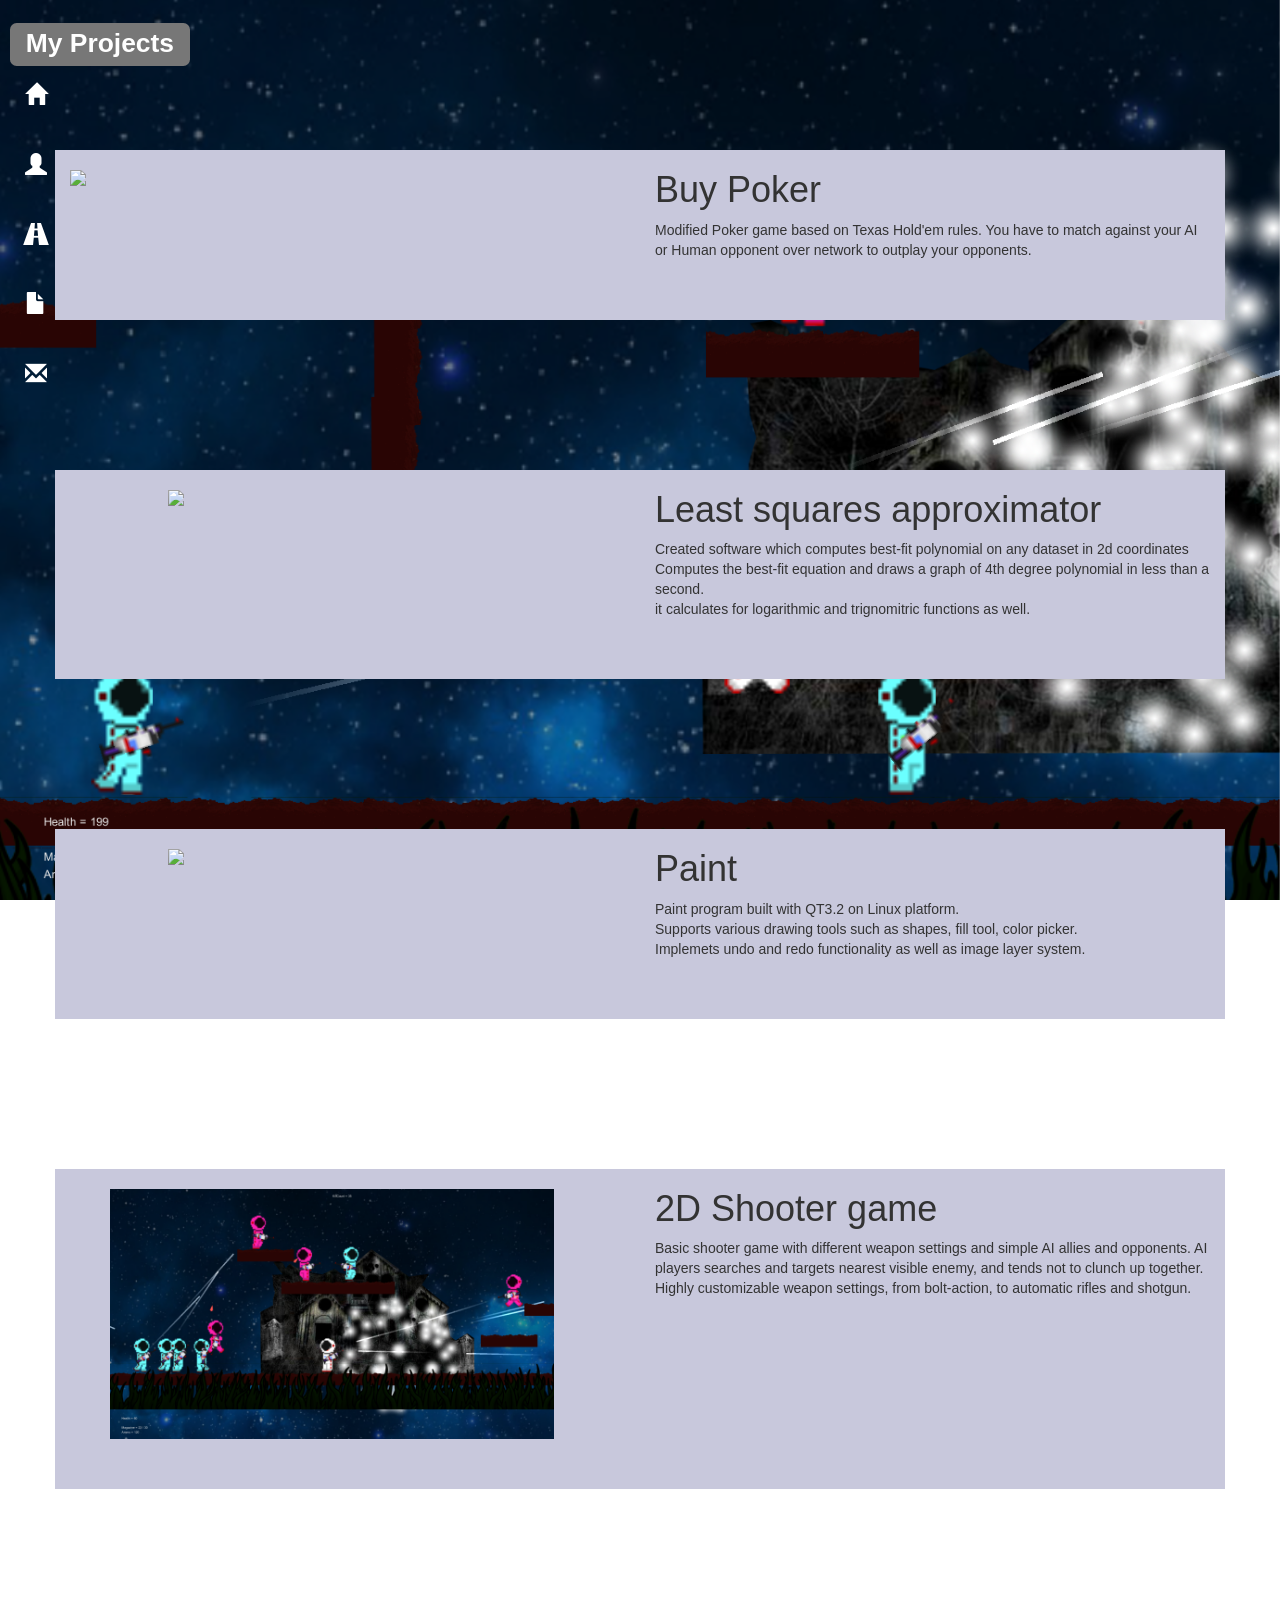
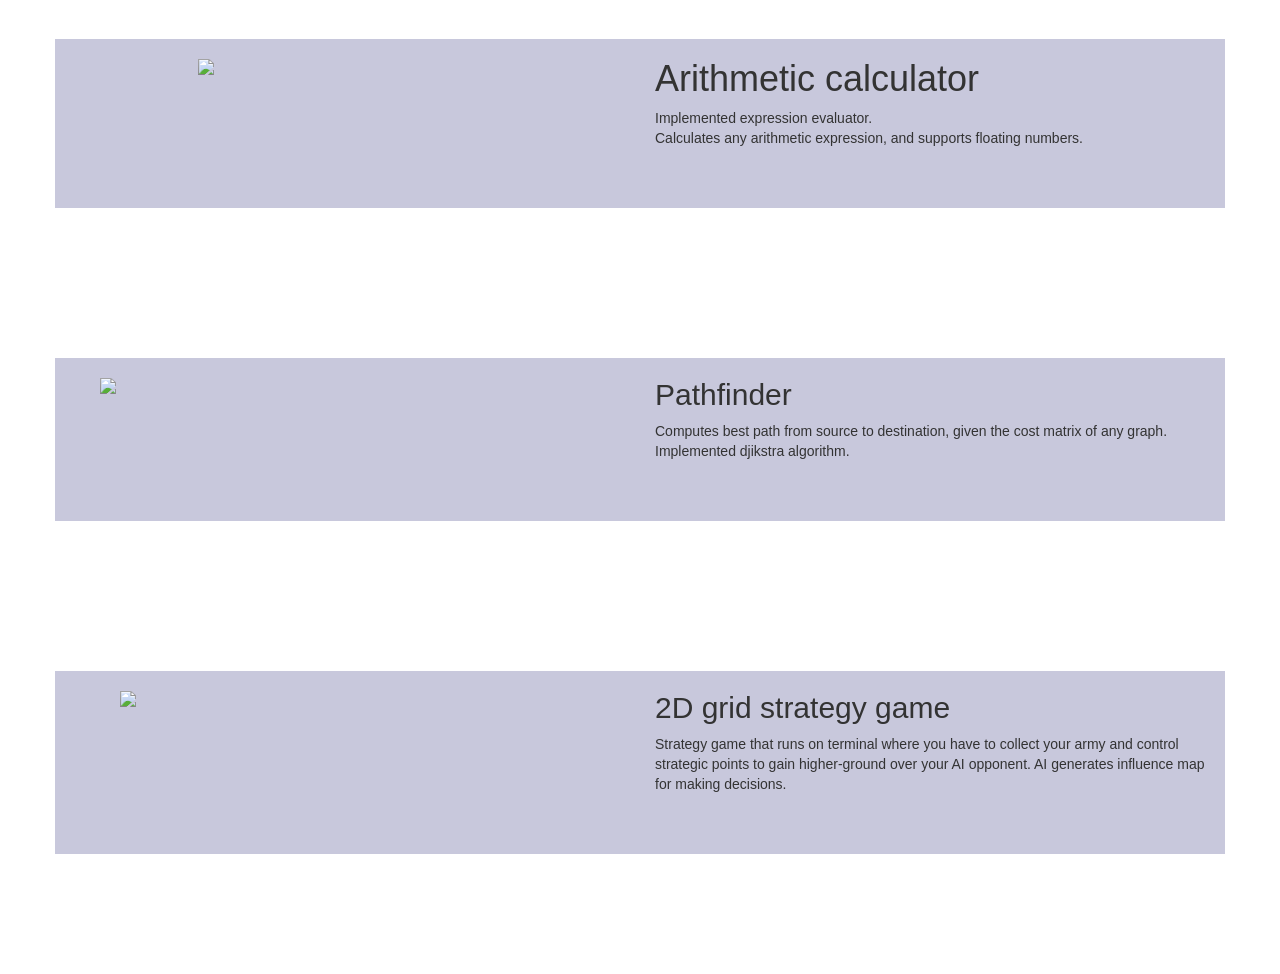
==== compStuff.html @ 8fcdb230 "created personal webpage" ====
<!DOCTYPE html>
<html>

  <head>
    <title>Hong Joon's personal webpage</title>

    <!--<link rel="stylesheet" type="text/css" href="bootstrap.css">-->
    <link rel="stylesheet" type="text/css" href="main.css">
    <link rel="stylesheet" href="https://maxcdn.bootstrapcdn.com/bootstrap/3.3.5/css/bootstrap.min.css">
  </head>

  <body>


    <div class="compBackImage">
    </div>

    <div class="learn-more-dark">
  	  <div class="container">
    		<div class="row">
          <div class="col-md-6">
      			<img src="images/buyPoker.png" height="250px" style="margin: 20px 0px 0px 0px"></img>
  	      </div>
    	    <div class="col-md-6">
      			<h1>Buy Poker</h1>
      			<p>Modified Poker game based on Texas Hold'em rules. You have to match against your AI or Human opponent over network to outplay your opponents.

            </p>
  	      </div>
        </div>
  	  </div>
    </div>

    <div class="learn-more-dark">
  	  <div class="container">
    		<div class="row">
          <div class="col-md-1"></div>
          <div class="col-md-5"  >
      			<img src="images/regression.png" height="300px" style="margin: 20px 0px 0px 0px"></img>
  	      </div>
    	    <div class="col-md-6">
      			<h1>Least squares approximator</h1>
      			<p>Created software which computes best-fit polynomial on any dataset in 2d coordinates<br>
              Computes the best-fit equation and draws a graph of 4th degree polynomial in less than a second.<br>
              it calculates for logarithmic and trignomitric functions as well.

            </p>
  	      </div>
        </div>
  	  </div>
    </div>


    <div class="learn-more-dark">
  	  <div class="container">
    		<div class="row">
          <div class="col-md-1"></div>
          <div class="col-md-5">
      			<img src="images/paint.png" height="300px" style="margin: 20px 0px 0px 0px"></img>
  	      </div>
    	    <div class="col-md-6">
      			<h1>Paint</h1>
      			<p>Paint program built with QT3.2 on Linux platform.<br>
              Supports various drawing tools such as shapes, fill tool, color picker.<br>
              Implemets undo and redo functionality as well as image layer system.

            </p>
  	      </div>
        </div>
  	  </div>
    </div>

    <div class="learn-more-dark">
  	  <div class="container">
    		<div class="row">
          <div class="col-md-6">
      			<img src="images/2dShooter.png" height="250px" style="margin: 20px 0px 0px 40px"></img>
  	      </div>
    	    <div class="col-md-6">
      			<h1>2D Shooter game</h1>
      			<p>Basic shooter game with different weapon settings and simple AI allies and opponents.
              AI players searches and targets nearest visible enemy, and tends not to clunch up together.
              Highly customizable weapon settings, from bolt-action, to automatic rifles and shotgun.
            </p>
  	      </div>
        </div>
  	  </div>
    </div>

    <div class="learn-more-dark">
      <div class="container">
        <div class="row">
          <div class="col-md-1"></div>
          <div class="col-md-4">
            <img src="images/exp.png" height="200px" style="margin: 20px 0px 0px 30px"></img>
          </div>
          <div class="col-md-1"></div>
          <div class="col-md-6">
            <h1>Arithmetic calculator</h1>
            <p>Implemented expression evaluator.<br>
              Calculates any arithmetic expression, and supports floating numbers.

            </p>
          </div>
        </div>
      </div>
    </div>

    <div class="learn-more-dark">
      <div class="container">
        <div class="row">
          <div class="col-md-6">
            <img src="images/pathfinder.png" height="200px" style="margin: 20px 0px 0px 30px"></img>
          </div>
          <div class="col-md-6">
            <h2>Pathfinder</h2>
            <p>Computes best path from source to destination, given the cost matrix of any graph.<br>
              Implemented djikstra algorithm.

            </p>
          </div>
        </div>
      </div>
    </div>

    <div class="learn-more-dark">
      <div class="container">
        <div class="row">
          <div class="col-md-6">
            <img src="images/stg.png" height="200px" style="margin: 20px 0px 0px 50px"></img>
          </div>
          <div class="col-md-6">
            <h2>2D grid strategy game</h2>
            <p>Strategy game that runs on terminal where you have to collect your army and control strategic points to gain higher-ground over your AI opponent.
              AI generates influence map for making decisions.
            </p>
          </div>
        </div>
      </div>
    </div>
    <br><br><br><br><br><br>

    <div id="sidebar" onmouseover="sidebarToggle()" onmouseout="sidebarToggleOut()" class="right-overlap">
      <div class="container">
        <div class="row">
          <div id="sidebarHidden" vertical-align="center" class="right-overlap">
            <ul class="list-unstyled"  style="padding:10px;">
              <h3><span class="label label-default">My Projects</span></h3>
              <li><p><a href="index.html" id="b"><span class="glyphicon glyphicon-home gi-10x"></span></a></p></li>
              <li><p><a href="myProfile.html"><span class="glyphicon glyphicon-user gi-10x"></span></a></p></li>
              <li><p><a href="myTimeline.html"><span class="glyphicon glyphicon-road gi-10x"></span></a></p></li>
              <li><p><a href="compStuff.html"><span class="glyphicon glyphicon-file gi-10x"></span></a></p></li>
              <li><p><a href="contactMe.html"><span class="glyphicon glyphicon-envelope gi-10x"></span></a></p></li>
            </ul>
          </div>
          <div id="sidebarBack" vertical-align="center" class="right-overlap-menu transparent-back">
          </div>
          <div id="sidebarShown" vertical-align="center" class="right-overlap">
            <ul id="sidebarList" class="fade list-unstyled"  style="padding:10px;">
              <h3><span class="label label-default">My Projects</span></h3>
              <li><p><a href="index.html"><span class="glyphicon glyphicon-home"><a href="index.html"style="font-family:Helvetica;">  Profile</a></span></a></p></li>
              <li><p><a href="myProfile.html"><span class="glyphicon glyphicon-user gi-10x"><a href="myProfile.html"style="font-family:Helvetica;">  Experiences</a></span></a></p></li>
              <li><p><a href="myTimeline.html"><span class="glyphicon glyphicon-road gi-10x"><a href="myTimeline.html"style="font-family:Helvetica;">  Timeline</a></span></a></p></li>
              <li><p><a href="compStuff.html"><span class="glyphicon glyphicon-file gi-10x"><a href="compStuff.html"style="font-family:Helvetica;">  Projects</a></span></a></p></li>
              <li><p><a href="contactMe.html"><span class="glyphicon glyphicon-envelope gi-10x"><a href="contactMe.html"style="font-family:Helvetica;">  Contact</a></span></a></p></li>
            </ul>
          </div>

        </div>
      </div>
    </div class="sidebar">

  <!-- jQuery -->
    <script src="js/jquery.js"></script>

    <!-- Bootstrap Core JavaScript -->
    <script src="js/bootstrap.min.js"></script>

    <script>
    function sidebarToggle()
    {
      //document.getElementById("sidebarShown").style.visibility = "visible";
      //document.getElementById("sidebarHidden").style.visibility = "hidden";
      document.getElementById("sidebarBack").style.width = "18%";
      document.getElementById("sidebarList").style.opacity = "1";
    }
    function sidebarToggleOut()
    {
      //document.getElementById("sidebarShown").style.visibility = "hidden";
      //document.getElementById("sidebarHidden").style.visibility = "visible";
      document.getElementById("sidebarBack").style.width = "0%";
      document.getElementById("sidebarList").style.opacity = "0";
    }
    </script>


  </body>


</html>
---- main.css ----
.image {
    background-image: url("images/conquer.jpg");
    -webkit-background-size: cover;
  -moz-background-size: cover;
  -o-background-size: cover;
  background-size: cover;
    background-repeat: no-repeat;
    min-width: 100%;
    height: 100%;
    width: auto;
    position: fixed;
    top: 0;
    left: 0;
}
.compBackImage {
    background-image: url("images/compBack.png");
    -webkit-background-size: cover;
  -moz-background-size: cover;
  -o-background-size: cover;
  background-size: cover;
    background-repeat: no-repeat;
    min-width: 100%;
    height: 100%;
    width: auto;
    position: fixed;
    top: 0;
    left: 0;
}
.image-experiences {
    background-image: url("images/thumb5.jpg");
    -webkit-background-size: cover;
  -moz-background-size: cover;
  -o-background-size: cover;
  background-size: cover;
    background-repeat: no-repeat;
    min-width: 100%;
    height: 100%;
    width: auto;
    position: fixed;
    top: 0;
    left: 0;
}

.image-contact {
    background-image: url("images/hkust.jpg");
    -webkit-background-size: cover;
  -moz-background-size: cover;
  -o-background-size: cover;
  background-size: cover;
    background-repeat: no-repeat;
    min-width: 100%;
    height: 100%;
    width: auto;
    position: fixed;
    top: 0;
    left: 0;
}
.sidebar {
    width: auto;
    position: fixed;
    top: 0;
    left: 0;
}
.right-overlap {
    position: fixed;
    width: 18%;
    top: 0;
    left: 0;
    height:100%;
    min-height:100%;
    padding: 0px;
}
.right-overlap-menu {
    position: fixed;
    width: 0%;
    top: 0;
    left: 0;
    height:100%;
    min-height:100%;
    padding: 0px;
    transition: width .35s ease-in-out;
    -moz-transition: width .35s ease-in-out;
    -webkit-transition: width .35s ease-in-out;
}

.right-overlap span {
  font-size:1.1em;

}

.right-overlap li {
    font-size: 20px;
    padding: 15px;
}

.right-overlap a {
  color:#ffffff;
  font-family:"Arial",inherit;
}

.sidebarItem {
    width: 100%;
    height: 20%;
    padding: 15px;
}
.transparent-back {
    background: -moz-linear-gradient(top, rgba(0, 0, 0, 0.6) 0%, rgba(0, 0, 0, 0.6) 1%, rgba(0, 0, 0, 0.6) 100%);
    /* FF3.6+ */
    background: -webkit-gradient(linear, left top, left bottom, color-stop(0%, rgba(0, 0, 0, 0.6)), color-stop(1%, rgba(0, 0, 0, 0.6)), color-stop(100%, rgba(0, 0, 0, 0.6)));
    /* Chrome,Safari4+ */
    background: -webkit-linear-gradient(top, rgba(0, 0, 0, 0.6) 0%, rgba(0, 0, 0, 0.6) 1%, rgba(0, 0, 0, 0.6) 100%);
    /* Chrome10+,Safari5.1+ */
    background: -o-linear-gradient(top, rgba(0, 0, 0, 0.6) 0%, rgba(0, 0, 0, 0.6) 1%, rgba(0, 0, 0, 0.6) 100%);
    /* Opera 11.10+ */
    background: -ms-linear-gradient(top, rgba(0, 0, 0, 0.6) 0%, rgba(0, 0, 0, 0.6) 1%, rgba(0, 0, 0, 0.6) 100%);
    /* IE10+ */
    background: linear-gradient(to bottom, rgba(0, 0, 0, 0.6) 0%, rgba(0, 0, 0, 0.6) 1%, rgba(0, 0, 0, 0.6) 100%);
    /* W3C */
    filter: progid:DXImageTransform.Microsoft.gradient(startColorstr='#66000000', endColorstr='#66000000', GradientType=0);
    /* IE6-9 */
    color: #fff;
}


.main-description {
  background-image:url('images/rand.jpg');
  background-repeat: no-repeat;
  -webkit-background-size: cover;
-moz-background-size: cover;
-o-background-size: cover;
background-size: cover;
  width: 100%;
  min-height=1000px;
  position: relative;
  border-bottom: 2px solid rgb(200,200,220);
}

.jumbotron h1 {
  color: #fff;
  font-size: 48px;
  font-family: 'Shift', sans-serif;
  font-weight: bold;
}

.jumbotron p {
  font-size: 20px;
  color: #fff;
}


.learn-more .container{
  background: -moz-linear-gradient(top, rgba(200, 200, 220, 0.8) 0%, rgba(200, 200, 220, 0.8) 1%, rgba(200, 200, 220, 0.8) 100%);
  /* FF3.6+ */
  background: -webkit-gradient(linear, left top, left bottom, color-stop(0%, rgba(200, 200, 220, 0.8)), color-stop(1%, rgba(200, 200, 220, 0.8)), color-stop(100%, rgba(200, 200, 220, 0.8)));
  /* Chrome,Safari4+ */
  background: -webkit-linear-gradient(top, rgba(200, 200, 220, 0.8) 0%, rgba(200, 200, 220, 0.8) 1%, rgba(200, 200, 220, 0.8) 100%);
  /* Chrome10+,Safari5.1+ */
  background: -o-linear-gradient(top, rgba(200, 200, 220, 0.8) 0%, rgba(200, 200, 220, 0.8) 1%, rgba(200, 200, 220, 0.8) 100%);
  /* Opera 11.10+ */
  background: -ms-linear-gradient(top, rgba(200, 200, 220, 0.8) 0%, rgba(200, 200, 220, 0.8) 1%, rgba(200, 200, 220, 0.8) 100%);
  /* IE10+ */
  background: linear-gradient(to bottom, rgba(200, 200, 220, 0.8) 0%, rgba(200, 200, 220, 0.8) 1%, rgba(200, 200, 220, 0.8) 100%);
  /* W3C */
  filter: progid:DXImageTransform.Microsoft.gradient(startColorstr='#66000000', endColorstr='#66000000', GradientType=0);
  /* IE6-9 */




  margin-top: 150px;
  padding-bottom: 50px;
  position: relative;
}

.fade {
   opacity: 1;
   transition: opacity .35s ease-in-out;
   -moz-transition: opacity .35s ease-in-out;
   -webkit-transition: opacity .35s ease-in-out;
 }


.learn-more-dark .container{
  background: -moz-linear-gradient(top, rgba(200, 200, 220, 1) 0%, rgba(200, 200, 220, 1) 1%, rgba(200, 200, 220, 1) 100%);
  /* FF3.6+ */
  background: -webkit-gradient(linear, left top, left bottom, color-stop(0%, rgba(200, 200, 220, 0.8)), color-stop(1%, rgba(200, 200, 220, 0.8)), color-stop(100%, rgba(200, 200, 220, 0.8)));
  /* Chrome,Safari4+ */
  background: -webkit-linear-gradient(top, rgba(200, 200, 220, 0.8) 0%, rgba(200, 200, 220, 0.8) 1%, rgba(200, 200, 220, 0.8) 100%);
  /* Chrome10+,Safari5.1+ */
  background: -o-linear-gradient(top, rgba(200, 200, 220, 1) 0%, rgba(200, 200, 220, 1) 1%, rgba(200, 200, 220, 1) 100%);
  /* Opera 11.10+ */
  background: -ms-linear-gradient(top, rgba(200, 200, 220, 1) 0%, rgba(200, 200, 220, 1) 1%, rgba(200, 200, 220, 1) 100%);
  /* IE10+ */
  background: linear-gradient(to bottom, rgba(200, 200, 220, 1) 0%, rgba(200, 200, 220, 1) 1%, rgba(200, 200, 220, 1) 100%);
  /* W3C */
  filter: progid:DXImageTransform.Microsoft.gradient(startColorstr='#66000000', endColorstr='#66000000', GradientType=0);
  /* IE6-9 */




  margin-top: 150px;
  padding-bottom: 50px;
  position: relative;
}

.transparent{
  background: -moz-linear-gradient(top, rgba(200, 200, 220, 0) 0%, rgba(200, 200, 220, 0) 1%, rgba(200, 200, 220, 0) 100%);
  /* FF3.6+ */
  background: -webkit-gradient(linear, left top, left bottom, color-stop(0%, rgba(200, 200, 220, 0)), color-stop(1%, rgba(200, 200, 220, 0)), color-stop(100%, rgba(200, 200, 220, 0)));
  /* Chrome,Safari4+ */
  background: -webkit-linear-gradient(top, rgba(200, 200, 220, 0) 0%, rgba(200, 200, 220, 0) 1%, rgba(200, 200, 220, 0) 100%);
  /* Chrome10+,Safari5.1+ */
  background: -o-linear-gradient(top, rgba(200, 200, 220, 0) 0%, rgba(200, 200, 220, 0) 1%, rgba(200, 200, 220, 0) 100%);
  /* Opera 11.10+ */
  background: -ms-linear-gradient(top, rgba(200, 200, 220, 0) 0%, rgba(200, 200, 220, 0) 1%, rgba(200, 200, 220, 0) 100%);
  /* IE10+ */
  background: linear-gradient(to bottom, rgba(200, 200, 220, 0) 0%, rgba(200, 200, 220, 0) 1%, rgba(200, 200, 220, 0) 100%);
  /* W3C */
  filter: progid:DXImageTransform.Microsoft.gradient(startColorstr='#66000000', endColorstr='#66000000', GradientType=0);
  /* IE6-9 */




  margin-top: 100px;
  padding-bottom: 20px;
  position: relative;
}



.text {
  font-family: Helvetica;
  color: rgb(255,255,255);
  text-shadow: 2px 2px 0px #000;
}
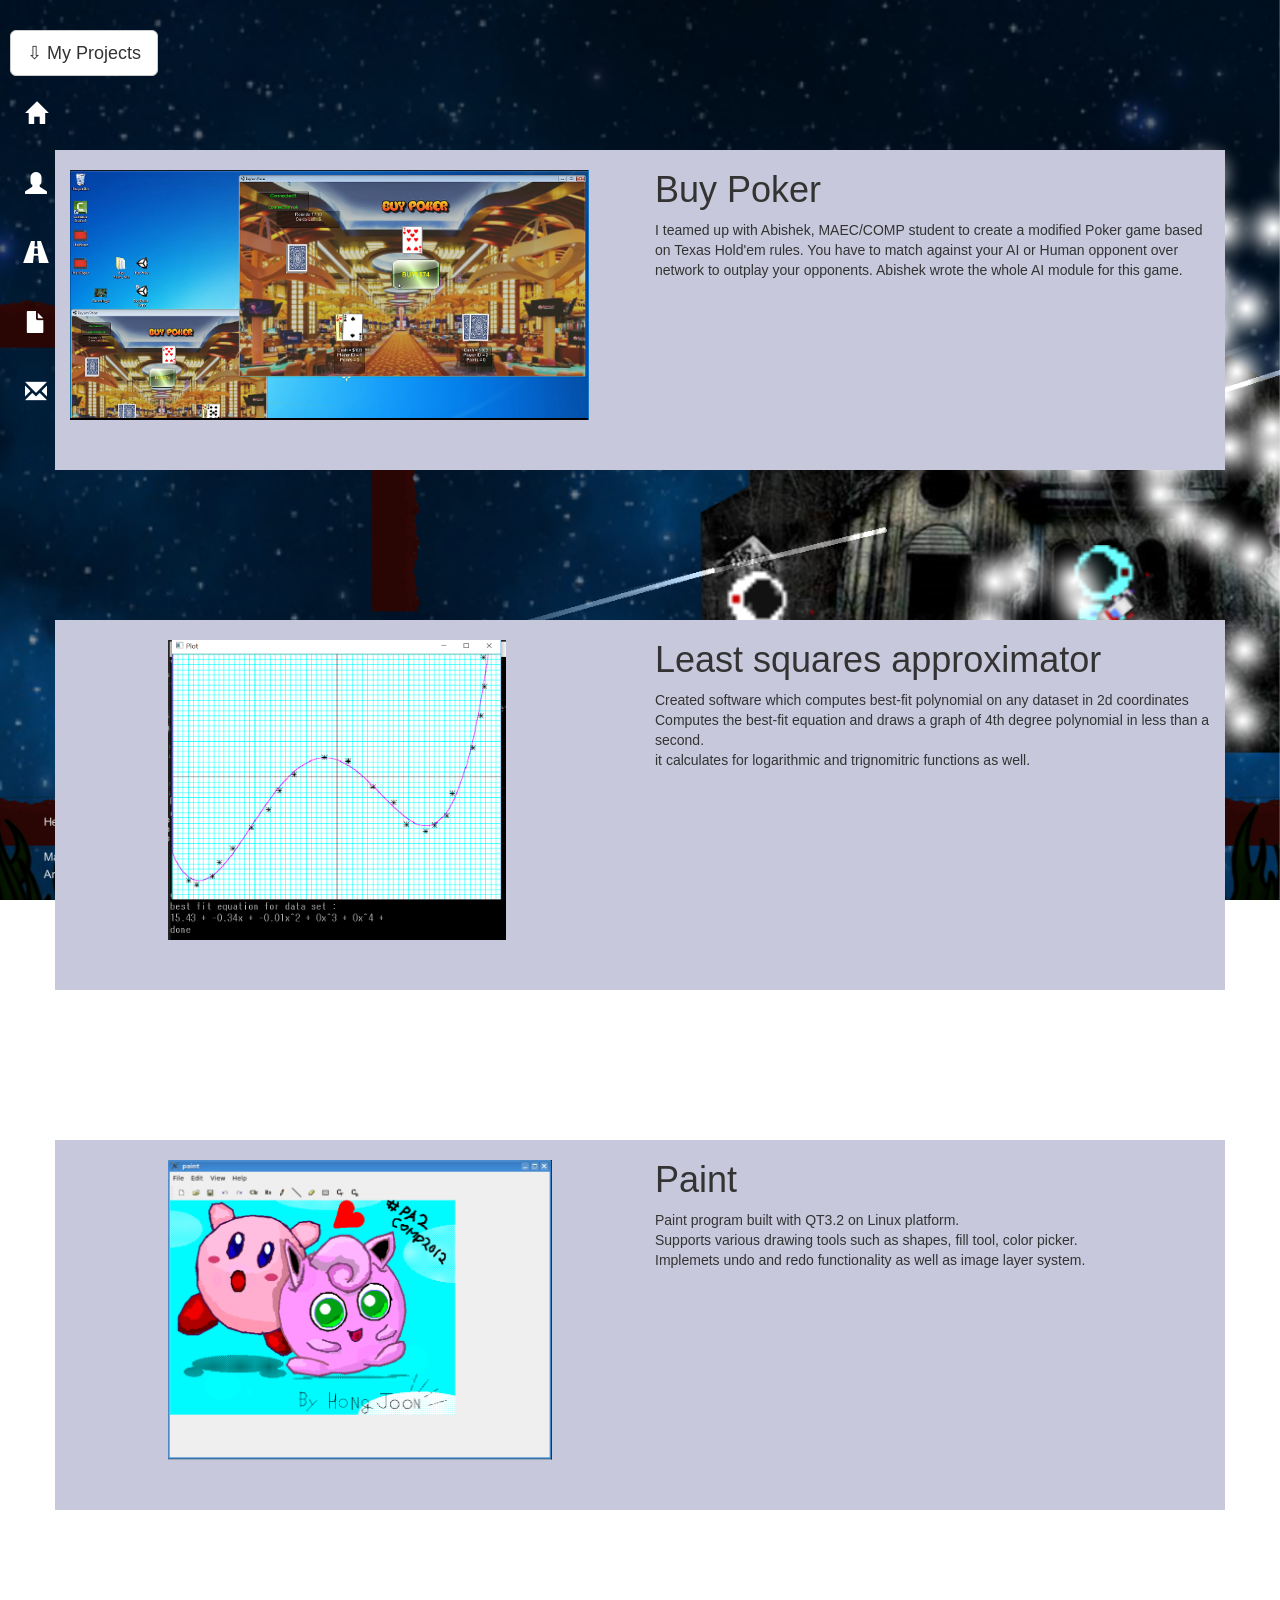
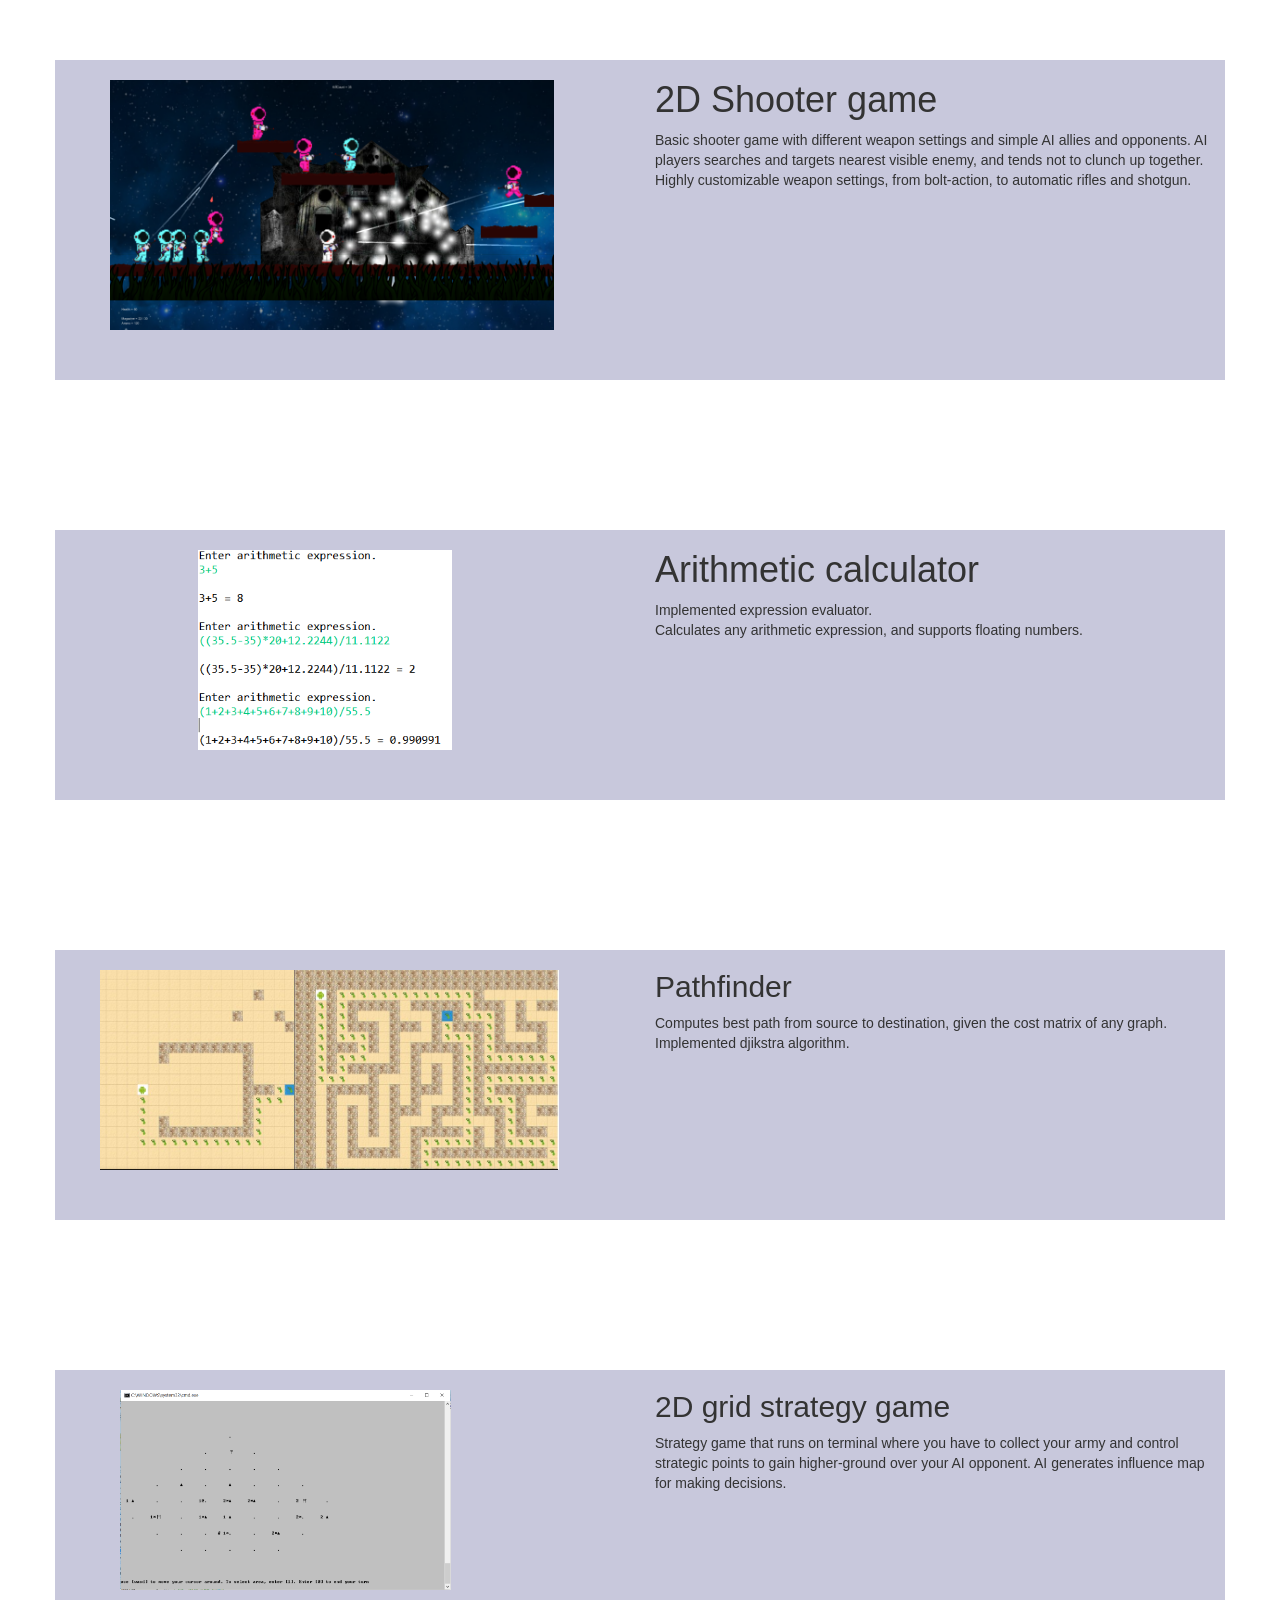
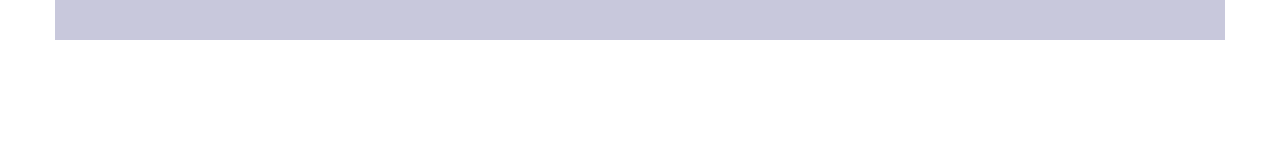
==== commit 956463fc: "cosmetic improvment, added embedded youtube and added carousel" ====
--- a/compStuff.html
+++ b/compStuff.html
@@ -24,8 +24,8 @@
   	      </div>
     	    <div class="col-md-6">
       			<h1>Buy Poker</h1>
-      			<p>Modified Poker game based on Texas Hold'em rules. You have to match against your AI or Human opponent over network to outplay your opponents.
-
+      			<p>I teamed up with Abishek, MAEC/COMP student to create a modified Poker game based on Texas Hold'em rules. You have to match against your AI or Human opponent over network to outplay your opponents.
+              Abishek wrote the whole AI module for this game.
             </p>
   	      </div>
         </div>
@@ -146,7 +146,7 @@
         <div class="row">
           <div id="sidebarHidden" vertical-align="center" class="right-overlap">
             <ul class="list-unstyled"  style="padding:10px;">
-              <h3><span class="label label-default">My Projects</span></h3>
+              <h3><button type="button" onclick="pinSidebar()" class="btn btn-lg btn-default">⇩ My Projects</button></h3>
               <li><p><a href="index.html" id="b"><span class="glyphicon glyphicon-home gi-10x"></span></a></p></li>
               <li><p><a href="myProfile.html"><span class="glyphicon glyphicon-user gi-10x"></span></a></p></li>
               <li><p><a href="myTimeline.html"><span class="glyphicon glyphicon-road gi-10x"></span></a></p></li>
@@ -158,11 +158,11 @@
           </div>
           <div id="sidebarShown" vertical-align="center" class="right-overlap">
             <ul id="sidebarList" class="fade list-unstyled"  style="padding:10px;">
-              <h3><span class="label label-default">My Projects</span></h3>
+              <h3><button type="button" onclick="pinSidebar()" class="btn btn-lg btn-default">⇩ My Projects</button></h3>
               <li><p><a href="index.html"><span class="glyphicon glyphicon-home"><a href="index.html"style="font-family:Helvetica;">  Profile</a></span></a></p></li>
               <li><p><a href="myProfile.html"><span class="glyphicon glyphicon-user gi-10x"><a href="myProfile.html"style="font-family:Helvetica;">  Experiences</a></span></a></p></li>
               <li><p><a href="myTimeline.html"><span class="glyphicon glyphicon-road gi-10x"><a href="myTimeline.html"style="font-family:Helvetica;">  Timeline</a></span></a></p></li>
-              <li><p><a href="compStuff.html"><span class="glyphicon glyphicon-file gi-10x"><a href="compStuff.html"style="font-family:Helvetica;">  Projects</a></span></a></p></li>
+              <li><p><a href="compStuff.html"><span class="glyphicon glyphicon-file gi-10x"><a href="compStuff.html"style="font-family:Helvetica;">  Portfolio</a></span></a></p></li>
               <li><p><a href="contactMe.html"><span class="glyphicon glyphicon-envelope gi-10x"><a href="contactMe.html"style="font-family:Helvetica;">  Contact</a></span></a></p></li>
             </ul>
           </div>
@@ -171,26 +171,33 @@
       </div>
     </div class="sidebar">
 
-  <!-- jQuery -->
-    <script src="js/jquery.js"></script>
-
+    <!-- jQuery (necessary for Bootstrap's JavaScript plugins) -->
+    <script src="https://ajax.googleapis.com/ajax/libs/jquery/1.11.3/jquery.min.js"></script>
     <!-- Bootstrap Core JavaScript -->
-    <script src="js/bootstrap.min.js"></script>
+    <script src="https://maxcdn.bootstrapcdn.com/bootstrap/3.3.5/js/bootstrap.min.js"></script>
 
     <script>
+    var sidebarPinned=false;
+    function pinSidebar()
+    {
+      sidebarPinned=!sidebarPinned;
+    }
     function sidebarToggle()
     {
       //document.getElementById("sidebarShown").style.visibility = "visible";
-      //document.getElementById("sidebarHidden").style.visibility = "hidden";
+      document.getElementById("sidebarHidden").style.visibility = "hidden";
       document.getElementById("sidebarBack").style.width = "18%";
       document.getElementById("sidebarList").style.opacity = "1";
     }
     function sidebarToggleOut()
     {
       //document.getElementById("sidebarShown").style.visibility = "hidden";
-      //document.getElementById("sidebarHidden").style.visibility = "visible";
-      document.getElementById("sidebarBack").style.width = "0%";
-      document.getElementById("sidebarList").style.opacity = "0";
+      if (!sidebarPinned)
+      {
+        document.getElementById("sidebarHidden").style.visibility = "visible";
+        document.getElementById("sidebarBack").style.width = "0%";
+        document.getElementById("sidebarList").style.opacity = "0";
+      }
     }
     </script>
 
--- a/main.css
+++ b/main.css
@@ -123,7 +123,7 @@
 
 
 .main-description {
-  background-image:url('images/rand.jpg');
+  background-image:url('images/profile.jpg');
   background-repeat: no-repeat;
   -webkit-background-size: cover;
 -moz-background-size: cover;
@@ -133,6 +133,18 @@
   min-height=1000px;
   position: relative;
   border-bottom: 2px solid rgb(200,200,220);
+
+
+}
+
+.main-description .container h1 {
+  font-family: Helvetica;
+  font-size:65px;
+  color: #ddd;
+  text-shadow: 3px 3px 3px #444;
+
+
+
 }
 
 .jumbotron h1 {
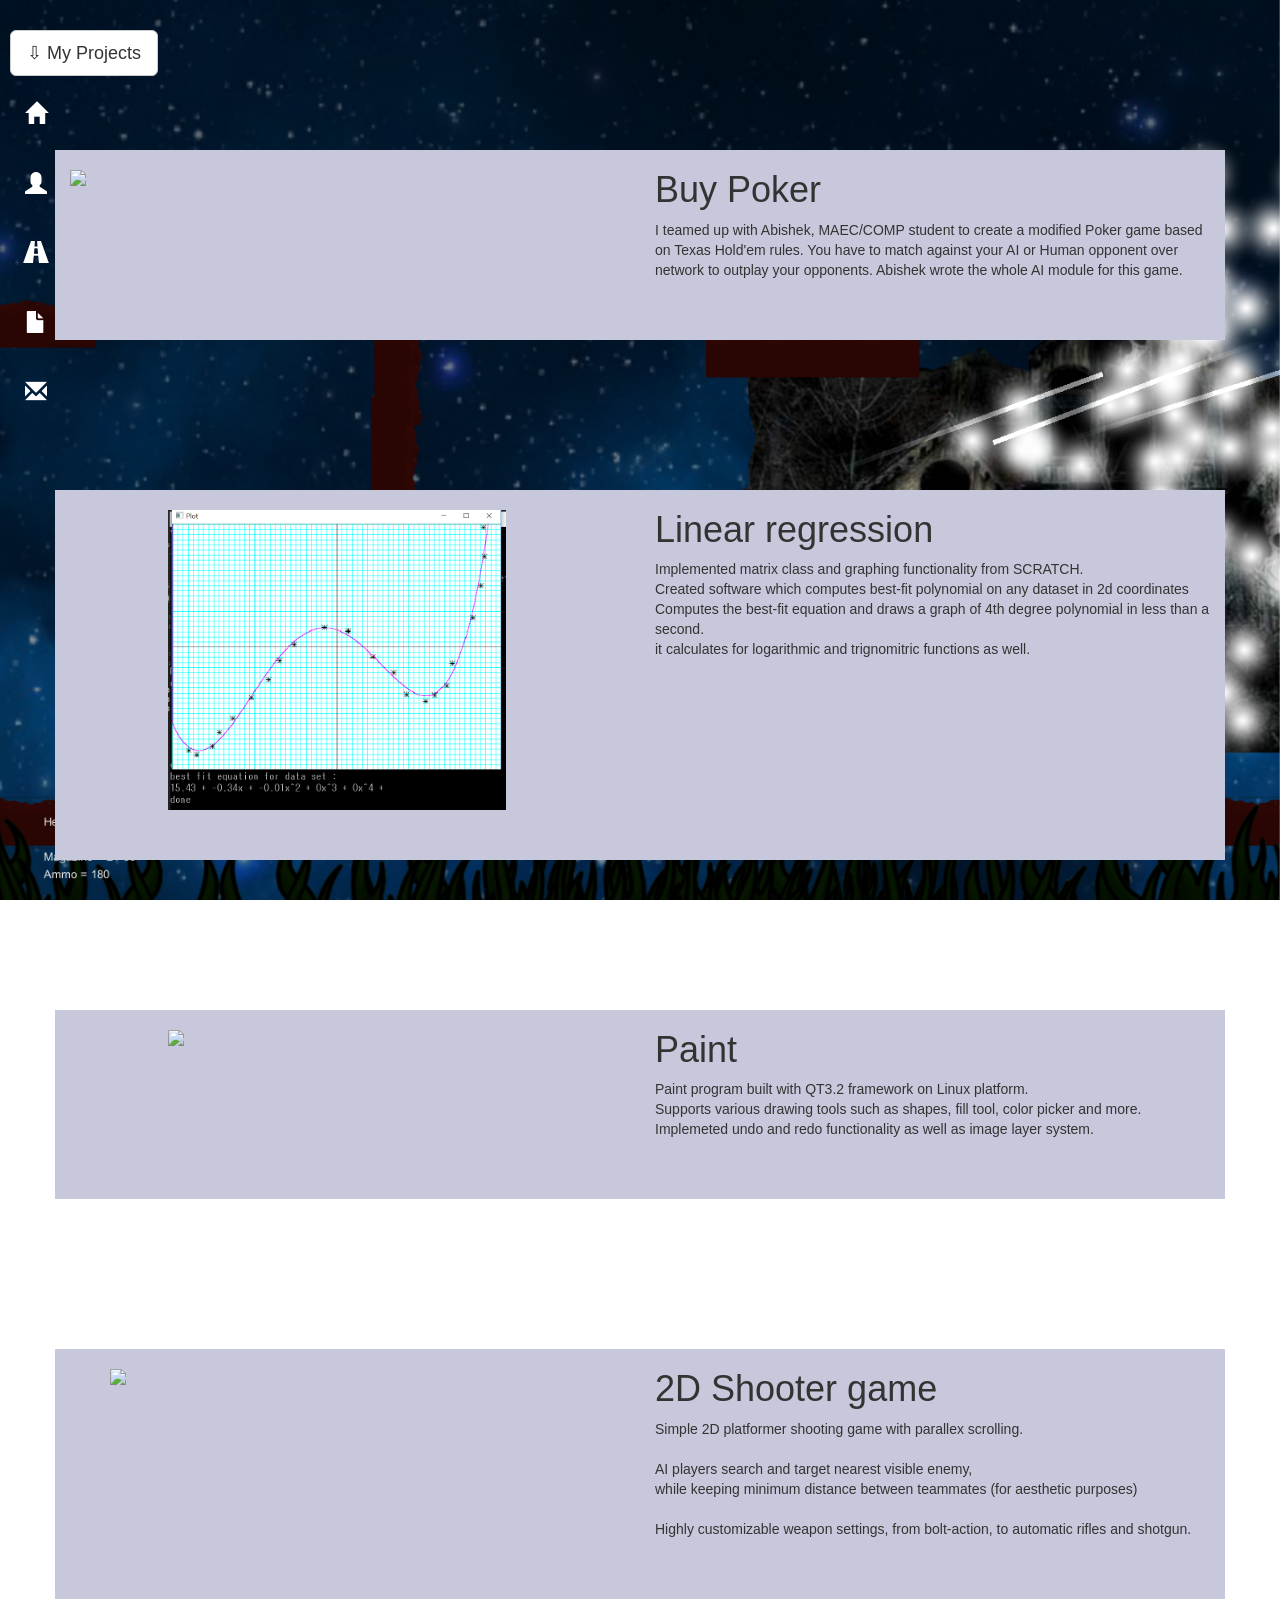
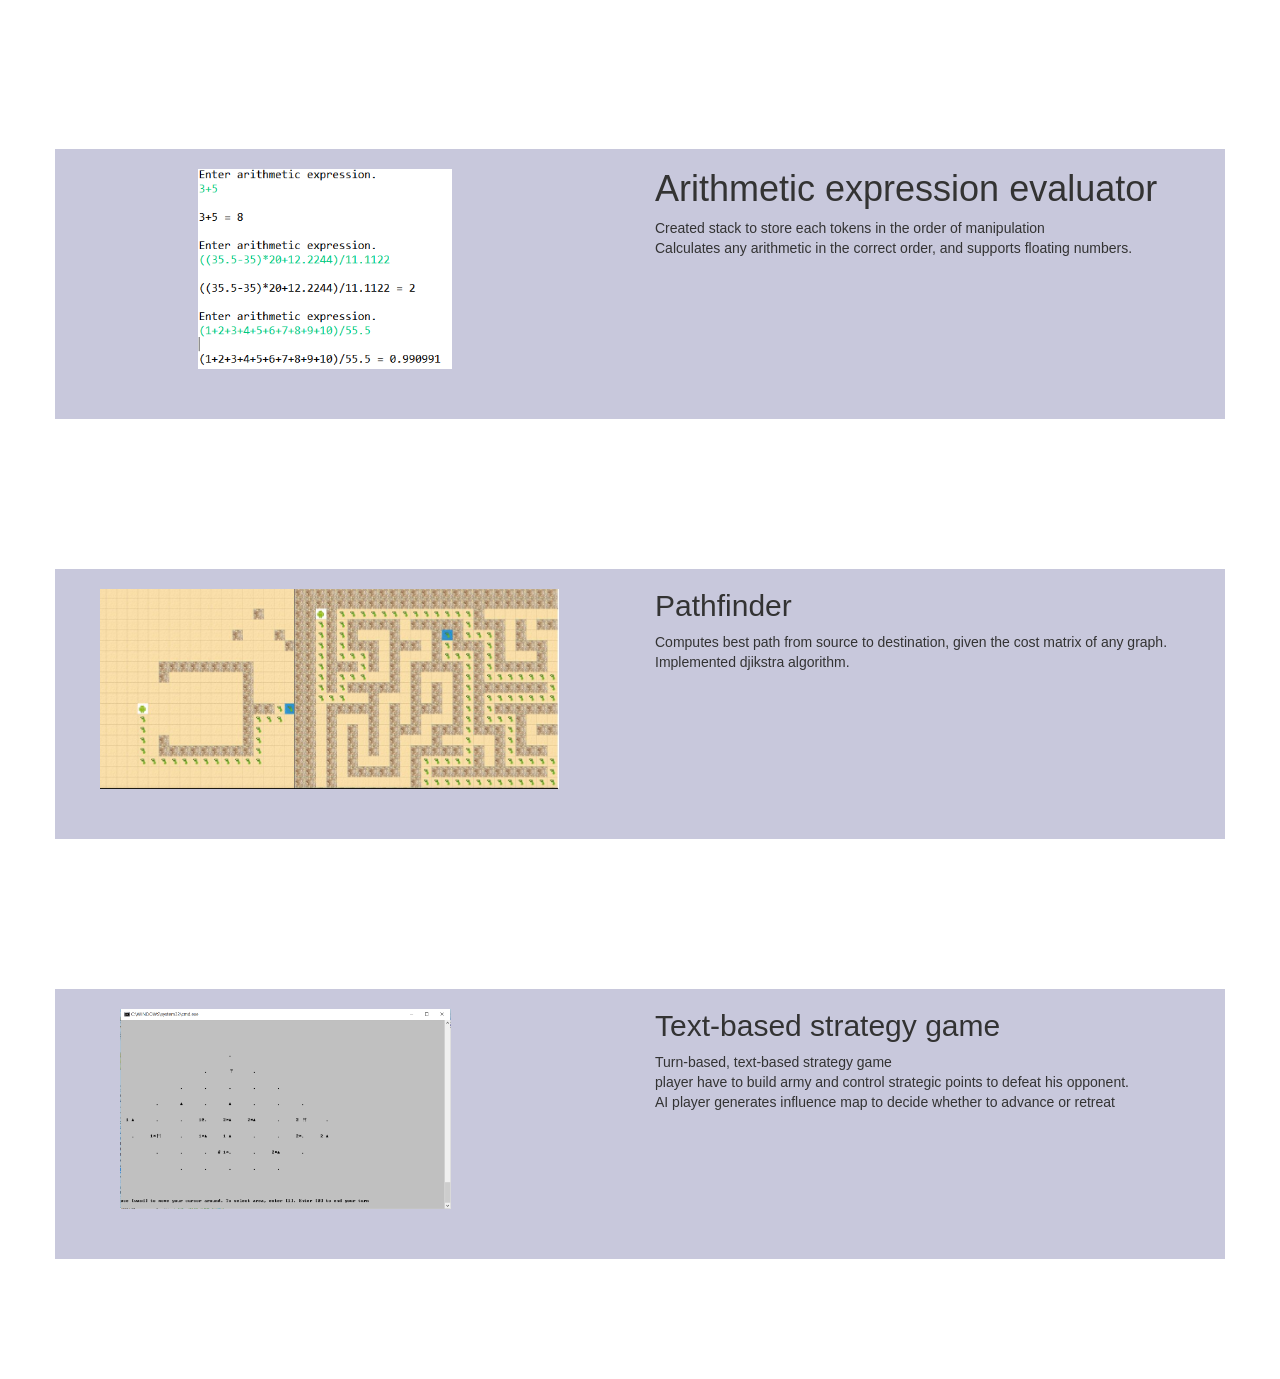
==== commit d9b42f7e: "started update" ====
--- a/compStuff.html
+++ b/compStuff.html
@@ -20,7 +20,7 @@
   	  <div class="container">
     		<div class="row">
           <div class="col-md-6">
-      			<img src="images/buyPoker.png" height="250px" style="margin: 20px 0px 0px 0px"></img>
+      			<img src="images/buy_poker_trimmed.gif" height="320px" style="margin: 20px 0px 0px 0px"></img>
   	      </div>
     	    <div class="col-md-6">
       			<h1>Buy Poker</h1>
@@ -40,8 +40,10 @@
       			<img src="images/regression.png" height="300px" style="margin: 20px 0px 0px 0px"></img>
   	      </div>
     	    <div class="col-md-6">
-      			<h1>Least squares approximator</h1>
-      			<p>Created software which computes best-fit polynomial on any dataset in 2d coordinates<br>
+      			<h1>Linear regression</h1>
+      			<p>
+              Implemented matrix class and graphing functionality from SCRATCH. </br>
+              Created software which computes best-fit polynomial on any dataset in 2d coordinates<br>
               Computes the best-fit equation and draws a graph of 4th degree polynomial in less than a second.<br>
               it calculates for logarithmic and trignomitric functions as well.
 
@@ -57,30 +59,31 @@
     		<div class="row">
           <div class="col-md-1"></div>
           <div class="col-md-5">
-      			<img src="images/paint.png" height="300px" style="margin: 20px 0px 0px 0px"></img>
+      			<img src="images/paint.gif" height="300px" style="margin: 20px 0px 0px 0px"></img>
   	      </div>
     	    <div class="col-md-6">
       			<h1>Paint</h1>
-      			<p>Paint program built with QT3.2 on Linux platform.<br>
-              Supports various drawing tools such as shapes, fill tool, color picker.<br>
-              Implemets undo and redo functionality as well as image layer system.
-
-            </p>
-  	      </div>
-        </div>
-  	  </div>
-    </div>
-
-    <div class="learn-more-dark">
-  	  <div class="container">
-    		<div class="row">
-          <div class="col-md-6">
-      			<img src="images/2dShooter.png" height="250px" style="margin: 20px 0px 0px 40px"></img>
+      			<p>Paint program built with QT3.2 framework on Linux platform.<br>
+              Supports various drawing tools such as shapes, fill tool, color picker and more.<br>
+              Implemeted undo and redo functionality as well as image layer system.
+
+            </p>
+  	      </div>
+        </div>
+  	  </div>
+    </div>
+
+    <div class="learn-more-dark">
+  	  <div class="container">
+    		<div class="row">
+          <div class="col-md-6">
+      			<img src="images/2dShooter_gif.gif" height="250px" style="margin: 20px 0px 0px 40px"></img>
   	      </div>
     	    <div class="col-md-6">
       			<h1>2D Shooter game</h1>
-      			<p>Basic shooter game with different weapon settings and simple AI allies and opponents.
-              AI players searches and targets nearest visible enemy, and tends not to clunch up together.
+      			<p>Simple 2D platformer shooting game with parallex scrolling. </br></br>
+              AI players search and target nearest visible enemy, </br>
+              while keeping minimum distance between teammates (for aesthetic purposes) </br></br>
               Highly customizable weapon settings, from bolt-action, to automatic rifles and shotgun.
             </p>
   	      </div>
@@ -97,9 +100,9 @@
           </div>
           <div class="col-md-1"></div>
           <div class="col-md-6">
-            <h1>Arithmetic calculator</h1>
-            <p>Implemented expression evaluator.<br>
-              Calculates any arithmetic expression, and supports floating numbers.
+            <h1>Arithmetic expression evaluator</h1>
+            <p>Created stack to store each tokens in the order of manipulation <br>
+              Calculates any arithmetic in the correct order, and supports floating numbers.
 
             </p>
           </div>
@@ -131,9 +134,10 @@
             <img src="images/stg.png" height="200px" style="margin: 20px 0px 0px 50px"></img>
           </div>
           <div class="col-md-6">
-            <h2>2D grid strategy game</h2>
-            <p>Strategy game that runs on terminal where you have to collect your army and control strategic points to gain higher-ground over your AI opponent.
-              AI generates influence map for making decisions.
+            <h2>Text-based strategy game</h2>
+            <p>Turn-based, text-based strategy game </br>
+              player have to build army and control strategic points to defeat his opponent. </br>
+              AI player generates influence map to decide whether to advance or retreat
             </p>
           </div>
         </div>
--- a/main.css
+++ b/main.css
@@ -130,13 +130,11 @@
 -o-background-size: cover;
 background-size: cover;
   width: 100%;
-  min-height=1000px;
   position: relative;
   border-bottom: 2px solid rgb(200,200,220);
 
 
 }
-
 .main-description .container h1 {
   font-family: Helvetica;
   font-size:65px;
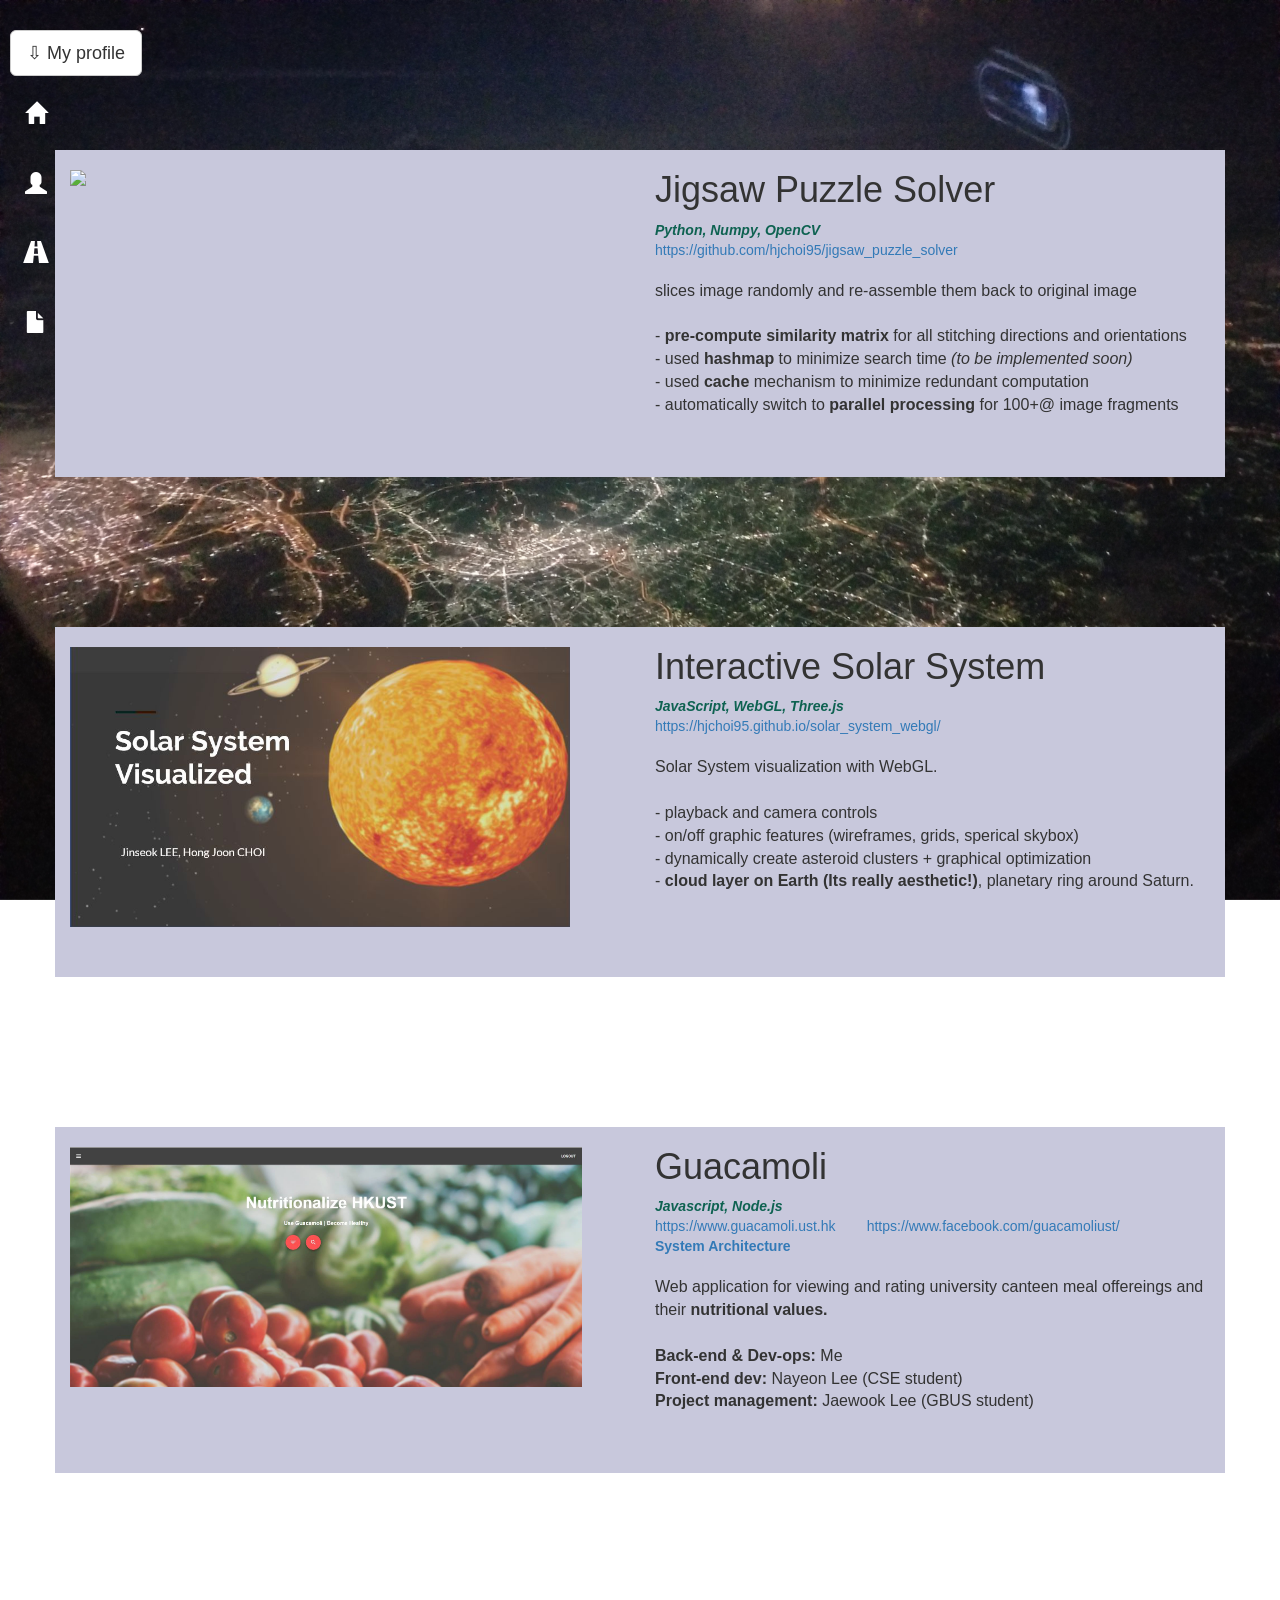
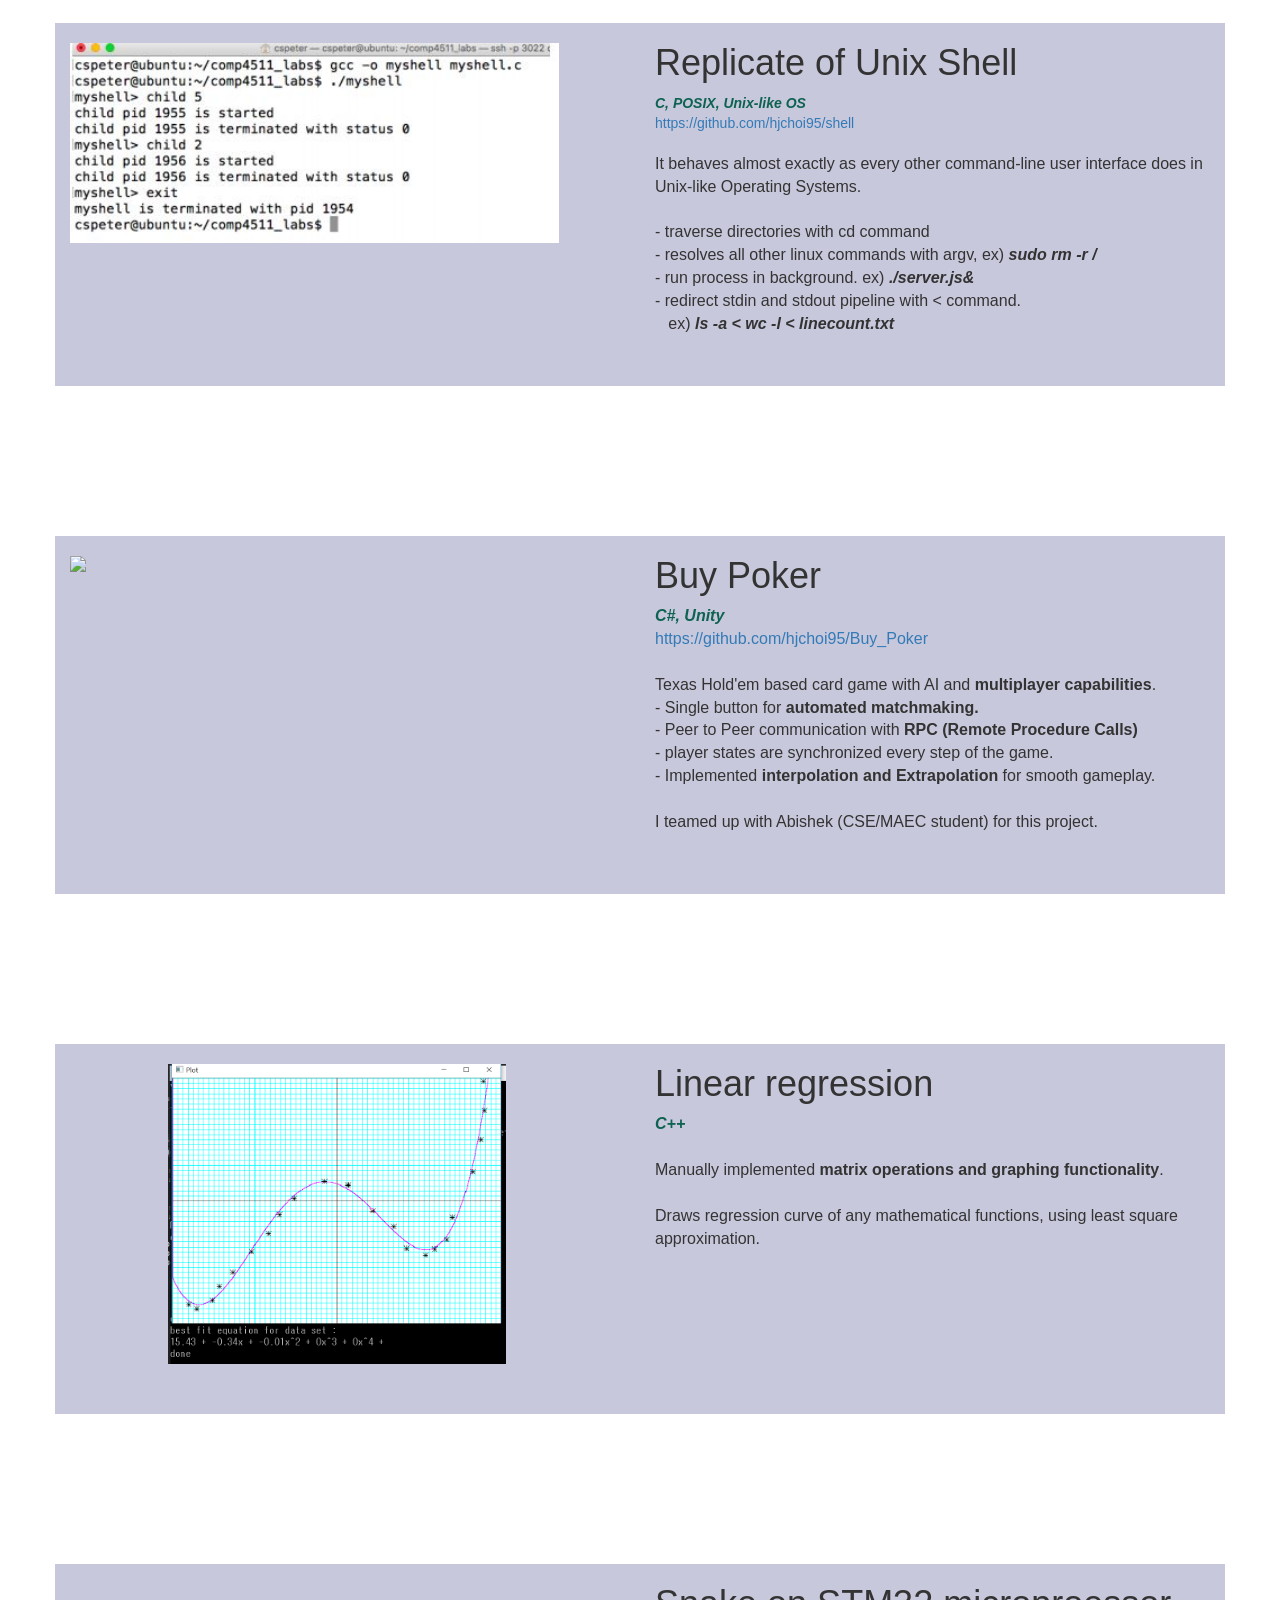
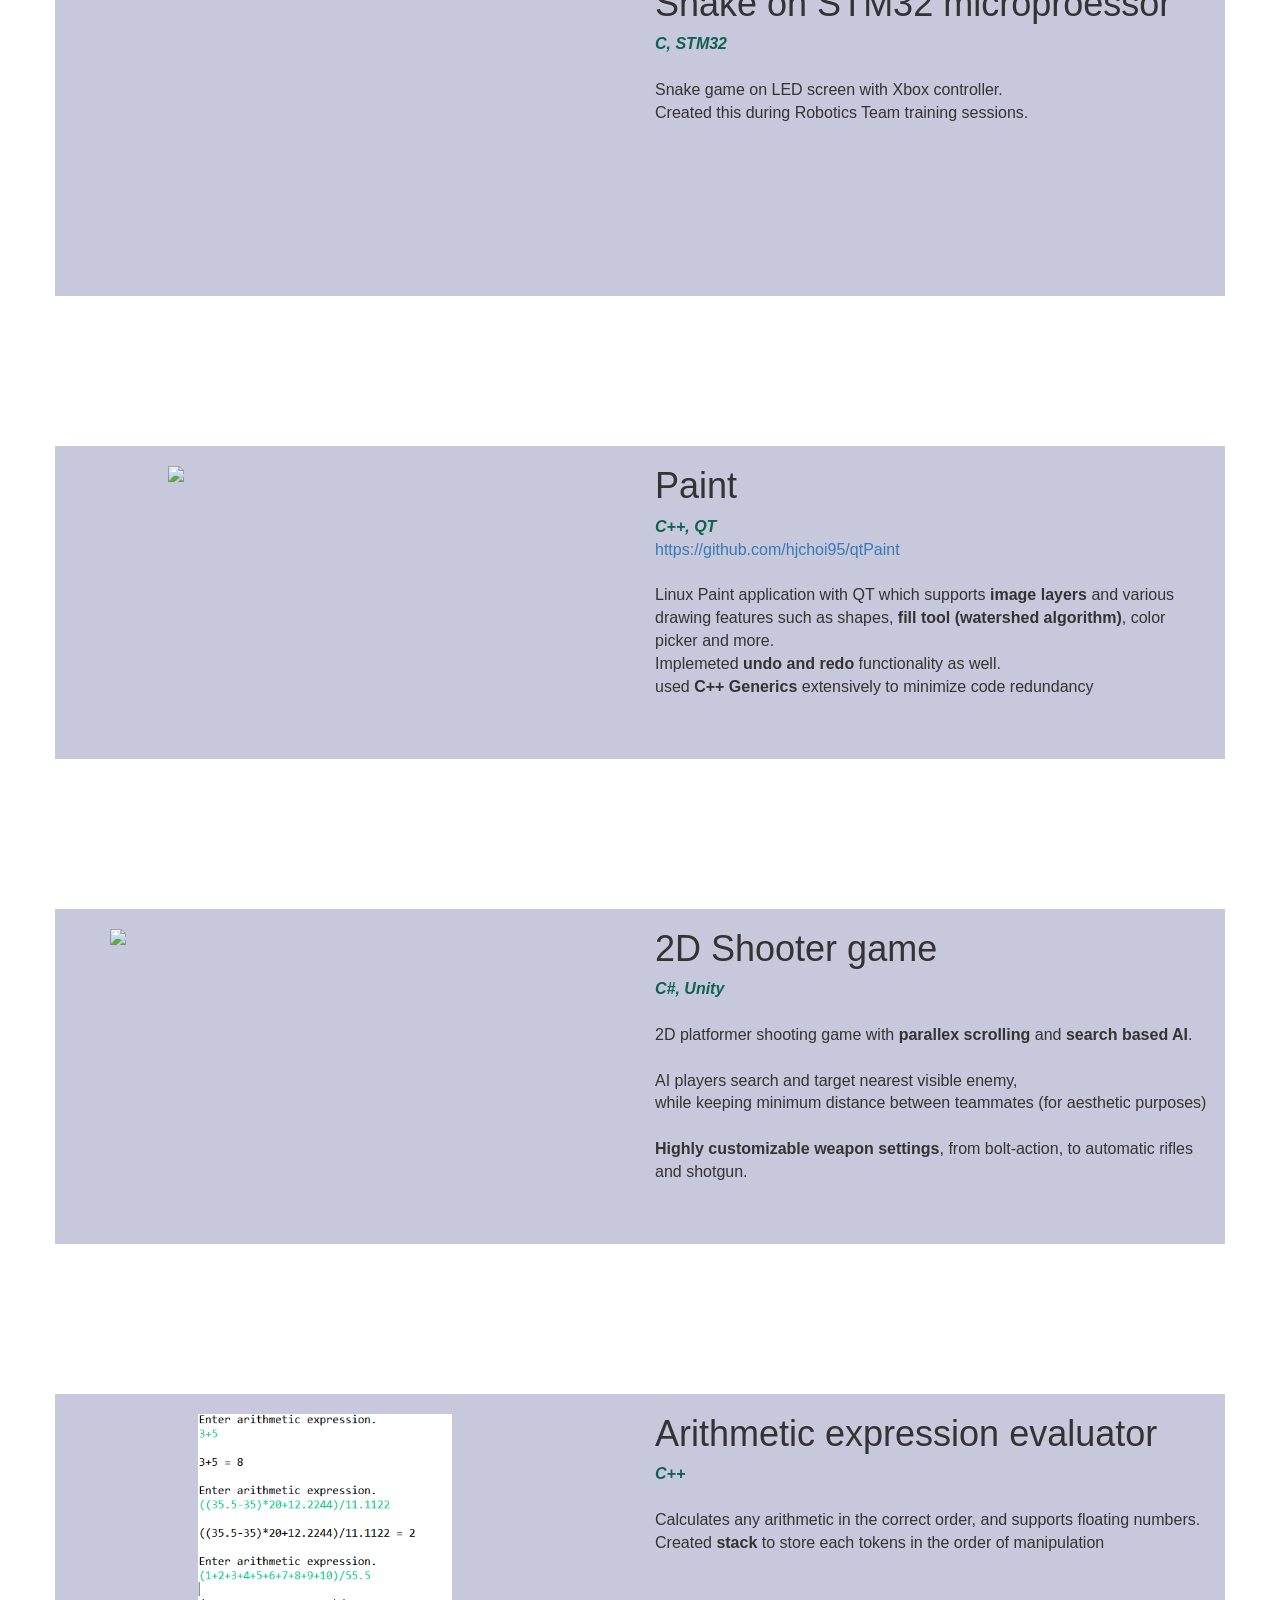
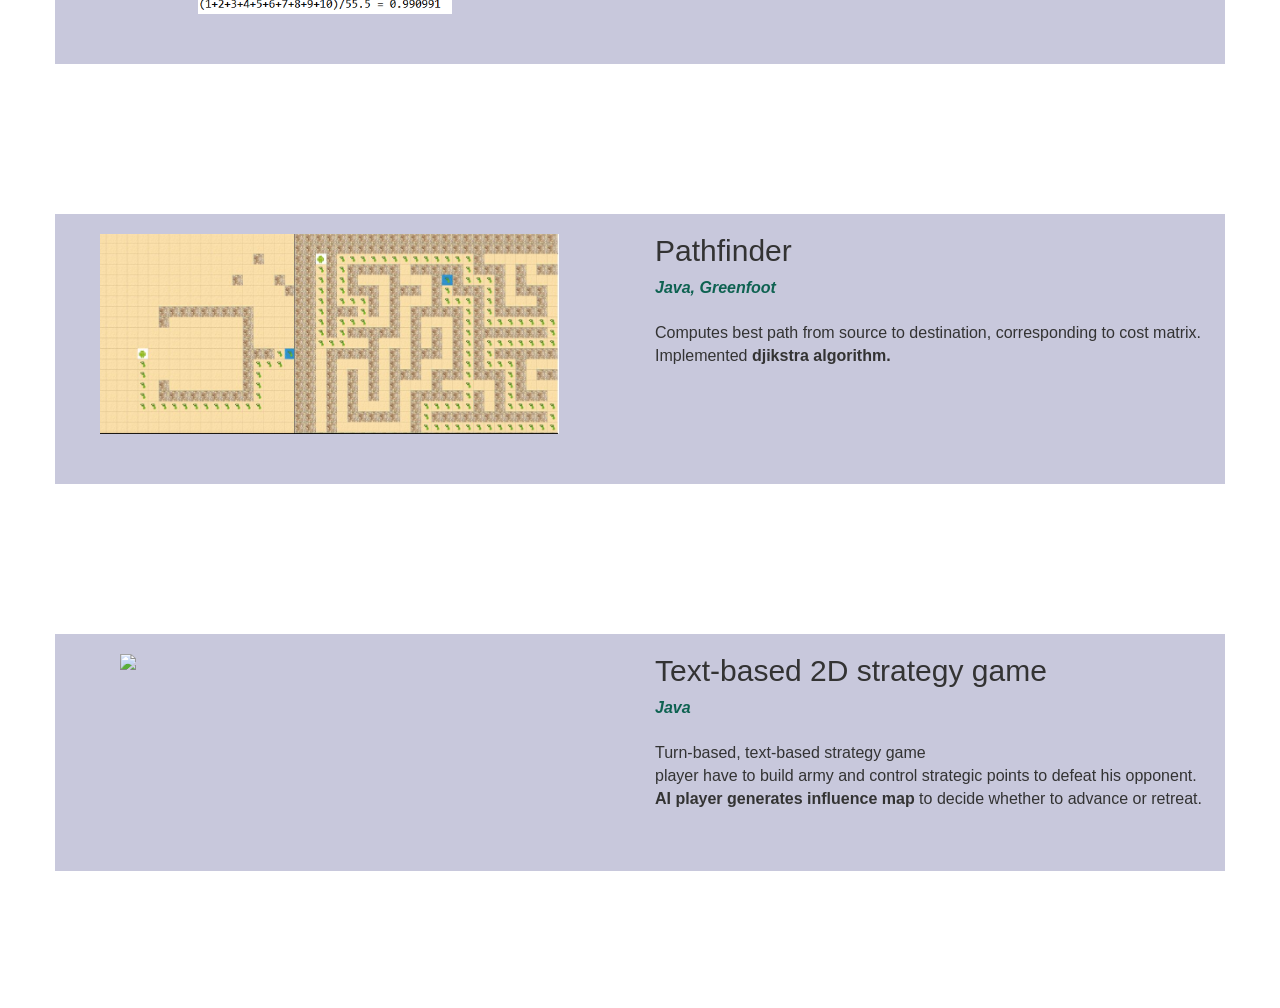
==== commit ccf1f343: "upgrade portfolio" ====
--- a/compStuff.html
+++ b/compStuff.html
@@ -17,6 +17,93 @@
     </div>
 
     <div class="learn-more-dark">
+
+      <div class="container">
+    		<div class="row">
+          <div class="col-md-6">
+      			<img src="images/jigsaw_puzzle_solver.gif" height="320px" style="margin: 20px 0px 0px 0px"></img>
+  	      </div>
+    	    <div class="col-md-6">
+      			<h1>Jigsaw Puzzle Solver</h1>
+              <b><i style="color: #0E6251;">Python, Numpy, OpenCV</i></b></br>
+              <a href="https://github.com/hjchoi95/jigsaw_puzzle_solver">https://github.com/hjchoi95/jigsaw_puzzle_solver</a></br></br>
+              <font size="3"><p>
+                slices image randomly and re-assemble them back to original image</br></br>
+                - <b>pre-compute similarity matrix</b> for all stitching directions and orientations</br>
+                - used <b>hashmap</b> to minimize search time <i>(to be implemented soon)</i> </br>
+                - used <b>cache</b> mechanism to minimize redundant computation </br>
+                - automatically switch to <b>parallel processing</b> for 100+@ image fragments </br>
+              </font>
+            </p>
+  	      </div>
+        </div>
+  	  </div>
+
+
+      <div class="container">
+    		<div class="row">
+          <div class="col-md-6">
+      			<img src="images/solar_system.jpg" height="280px" style="margin: 20px 0px 0px 0px"></img>
+  	      </div>
+    	    <div class="col-md-6">
+      			<h1>Interactive Solar System</h1>
+              <b><i style="color: #0E6251;">JavaScript, WebGL, Three.js</i></b></br>
+              <a href="https://hjchoi95.github.io/solar_system_webgl/">https://hjchoi95.github.io/solar_system_webgl/</a></br></br>
+              <font size="3"><p>
+                Solar System visualization with WebGL.</br></br>
+                - playback and camera controls </br>
+                - on/off graphic features (wireframes, grids, sperical skybox) </br>
+                - dynamically create asteroid clusters + graphical optimization</br>
+                - <b>cloud layer on Earth (Its really aesthetic!)</b>, planetary ring around Saturn.</br>
+              </font>
+            </p>
+  	      </div>
+        </div>
+  	  </div>
+
+
+      <div class="container">
+    		<div class="row">
+          <div class="col-md-6">
+      			<img src="images/guacamoli.jpg" height="240px" style="margin: 20px 0px 0px 0px"></img>
+  	      </div>
+    	    <div class="col-md-6">
+      			<h1>Guacamoli</h1>
+              <b><i style="color: #0E6251;">Javascript, Node.js</i></b></br>
+              <a href="www.guacamoli.ust.hk">https://www.guacamoli.ust.hk</a> &nbsp&nbsp&nbsp&nbsp&nbsp&nbsp
+              <a href="https://www.facebook.com/guacamoliust/">https://www.facebook.com/guacamoliust/</a></br>
+              <b><a href="https://docs.google.com/presentation/d/1lA_WQP9jw7LMz4KVQpLmLpEupQyLuxjB/edit#slide=id.p1"> System Architecture </a></b></br></br>
+              <font size="3"><p>Web application for viewing and rating university canteen meal offereings and their <b>nutritional values.</b></br></br>
+                <b>Back-end & Dev-ops:</b> Me </br>
+                <b>Front-end dev:</b> Nayeon Lee (CSE student)</br>
+                <b>Project management:</b> Jaewook Lee (GBUS student)</br>
+
+              </font>
+            </p>
+  	      </div>
+        </div>
+  	  </div>
+
+      <div class="container">
+    		<div class="row">
+          <div class="col-md-6">
+      			<img src="images/shell.JPG" height="200px" style="margin: 20px 0px 0px 0px"></img>
+  	      </div>
+    	    <div class="col-md-6">
+      			<h1>Replicate of Unix Shell</h1>
+              <b><i style="color: #0E6251;">C, POSIX, Unix-like OS</i></b></br>
+              <a href="https://github.com/hjchoi95/shell">https://github.com/hjchoi95/shell</a></br></br>
+              <font size="3">
+                  It behaves almost exactly as every other command-line user interface does in Unix-like Operating Systems.</br></br>
+                  - traverse directories with cd command </br>
+                  - resolves all other linux commands with argv, ex) <b><i>sudo rm -r /</i></b> </br>
+                  - run process in background. ex) <b><i>./server.js&</i></b></br>
+                  - redirect stdin and stdout pipeline with < command.</br>&nbsp&nbsp ex) <b><i> ls -a < wc -l < linecount.txt </i></b></br>
+
+  	      </div>
+        </div>
+  	  </div>
+
   	  <div class="container">
     		<div class="row">
           <div class="col-md-6">
@@ -24,8 +111,14 @@
   	      </div>
     	    <div class="col-md-6">
       			<h1>Buy Poker</h1>
-      			<p>I teamed up with Abishek, MAEC/COMP student to create a modified Poker game based on Texas Hold'em rules. You have to match against your AI or Human opponent over network to outplay your opponents.
-              Abishek wrote the whole AI module for this game.
+              <b><i style="color: #0E6251;">C#, Unity</i></b></br>
+              <a href="https://github.com/hjchoi95/Buy_Poker">https://github.com/hjchoi95/Buy_Poker</a></br></br>
+              <font size="3"><p>Texas Hold'em based card game with AI and <b>multiplayer capabilities</b>.</br>
+                                - Single button for <b>automated matchmaking.</b></br>
+                                - Peer to Peer communication with <b>RPC (Remote Procedure Calls)</b></br>
+                                - player states are synchronized every step of the game.</br>
+                                - Implemented <b>interpolation and Extrapolation</b> for smooth gameplay.</br></br>
+      			             I teamed up with Abishek (CSE/MAEC student) for this project. </font>
             </p>
   	      </div>
         </div>
@@ -41,18 +134,40 @@
   	      </div>
     	    <div class="col-md-6">
       			<h1>Linear regression</h1>
-      			<p>
-              Implemented matrix class and graphing functionality from SCRATCH. </br>
-              Created software which computes best-fit polynomial on any dataset in 2d coordinates<br>
-              Computes the best-fit equation and draws a graph of 4th degree polynomial in less than a second.<br>
-              it calculates for logarithmic and trignomitric functions as well.
-
-            </p>
-  	      </div>
-        </div>
-  	  </div>
-    </div>
-
+            <b><i style="color: #0E6251;">C++</i></b></br></br>
+      			<font size="3"><p>
+              Manually implemented <b>matrix operations and graphing functionality</b>. </br></br>
+              Draws regression curve of any mathematical functions, using least square approximation.
+
+            </p></font>
+  	      </div>
+        </div>
+  	  </div>
+    </div>
+
+    <div class="learn-more-dark">
+      <div class="container">
+        <div class="row">
+          <div class="col-md-1"></div>
+          <div class="col-md-5"  >
+            </br></br>
+            <iframe src="https://www.facebook.com/plugins/video.php?height=322&href=https%3A%2F%2Fwww.facebook.com%2Fhongjoon.choi.56%2Fvideos%2F814213501976009%2F&show_text=false&width=400" width="400" height="230" style="border:none;overflow:hidden"
+                    scrolling="no" frameborder="0" allowfullscreen="true" allow="autoplay; clipboard-write; encrypted-media; picture-in-picture; web-share" allowFullScreen="true">
+            </iframe>
+          </div>
+          <div class="col-md-6">
+            <h1>Snake on STM32 microproessor</h1>
+            <b><i style="color: #0E6251;">C, STM32</i></b></br></br>
+            <font size="3"><p>
+              Snake game on LED screen with Xbox controller. </br>
+
+              Created this during Robotics Team training sessions.</br>
+
+            </p></font>
+          </div>
+        </div>
+      </div>
+    </div>
 
     <div class="learn-more-dark">
   	  <div class="container">
@@ -63,11 +178,14 @@
   	      </div>
     	    <div class="col-md-6">
       			<h1>Paint</h1>
-      			<p>Paint program built with QT3.2 framework on Linux platform.<br>
-              Supports various drawing tools such as shapes, fill tool, color picker and more.<br>
-              Implemeted undo and redo functionality as well as image layer system.
-
-            </p>
+            <b><i style="color: #0E6251;">C++, QT</i></b></br>
+            <a href="https://github.com/hjchoi95/qtPaint">https://github.com/hjchoi95/qtPaint</a></br></br>
+      			<font size="3"><p> Linux Paint application with QT which supports <b>image layers</b> and various drawing features
+              such as shapes, <b>fill tool (watershed algorithm)</b>, color picker and more.<br>
+              Implemeted <b>undo and redo</b> functionality as well. </br>
+              used <b>C++ Generics</b> extensively to minimize code redundancy
+
+            </p></font>
   	      </div>
         </div>
   	  </div>
@@ -81,11 +199,12 @@
   	      </div>
     	    <div class="col-md-6">
       			<h1>2D Shooter game</h1>
-      			<p>Simple 2D platformer shooting game with parallex scrolling. </br></br>
+            <b><i style="color: #0E6251;">C#, Unity</i></b></br></br>
+      			<font size="3"><p>2D platformer shooting game with <b>parallex scrolling</b> and <b>search based AI</b>. </br></br>
               AI players search and target nearest visible enemy, </br>
               while keeping minimum distance between teammates (for aesthetic purposes) </br></br>
-              Highly customizable weapon settings, from bolt-action, to automatic rifles and shotgun.
-            </p>
+              <b>Highly customizable weapon settings</b>, from bolt-action, to automatic rifles and shotgun.
+            </p></font>
   	      </div>
         </div>
   	  </div>
@@ -101,10 +220,11 @@
           <div class="col-md-1"></div>
           <div class="col-md-6">
             <h1>Arithmetic expression evaluator</h1>
-            <p>Created stack to store each tokens in the order of manipulation <br>
-              Calculates any arithmetic in the correct order, and supports floating numbers.
-
-            </p>
+            <b><i style="color: #0E6251;">C++</i></b></br></br>
+            <font size="3"><p>Calculates any arithmetic in the correct order, and supports floating numbers. <br>
+                Created <b>stack</b> to store each tokens in the order of manipulation
+
+            </p></font>
           </div>
         </div>
       </div>
@@ -118,27 +238,29 @@
           </div>
           <div class="col-md-6">
             <h2>Pathfinder</h2>
-            <p>Computes best path from source to destination, given the cost matrix of any graph.<br>
-              Implemented djikstra algorithm.
-
-            </p>
-          </div>
-        </div>
-      </div>
-    </div>
-
-    <div class="learn-more-dark">
-      <div class="container">
-        <div class="row">
-          <div class="col-md-6">
-            <img src="images/stg.png" height="200px" style="margin: 20px 0px 0px 50px"></img>
-          </div>
-          <div class="col-md-6">
-            <h2>Text-based strategy game</h2>
-            <p>Turn-based, text-based strategy game </br>
+            <b><i style="color: #0E6251;">Java, Greenfoot</i></b></br></br>
+            <font size="3"><p>Computes best path from source to destination, corresponding to cost matrix.<br>
+              Implemented <b>djikstra algorithm.</b>
+
+            </p></font>
+          </div>
+        </div>
+      </div>
+    </div>
+
+    <div class="learn-more-dark">
+      <div class="container">
+        <div class="row">
+          <div class="col-md-6">
+            <img src="images/roguelike_rts.gif" height="200px" style="margin: 20px 0px 0px 50px"></img>
+          </div>
+          <div class="col-md-6">
+            <h2>Text-based 2D strategy game</h2>
+            <b><i style="color: #0E6251;">Java</i></b></br></br>
+            <font size="3"><p>Turn-based, text-based strategy game </br>
               player have to build army and control strategic points to defeat his opponent. </br>
-              AI player generates influence map to decide whether to advance or retreat
-            </p>
+              <b>AI player generates influence map</b> to decide whether to advance or retreat.
+            </p></font>
           </div>
         </div>
       </div>
@@ -150,24 +272,24 @@
         <div class="row">
           <div id="sidebarHidden" vertical-align="center" class="right-overlap">
             <ul class="list-unstyled"  style="padding:10px;">
-              <h3><button type="button" onclick="pinSidebar()" class="btn btn-lg btn-default">⇩ My Projects</button></h3>
+              <h3><button type="button" onclick="pinSidebar()" class="btn btn-lg btn-default">⇩ My profile</button></h3>
               <li><p><a href="index.html" id="b"><span class="glyphicon glyphicon-home gi-10x"></span></a></p></li>
-              <li><p><a href="myProfile.html"><span class="glyphicon glyphicon-user gi-10x"></span></a></p></li>
-              <li><p><a href="myTimeline.html"><span class="glyphicon glyphicon-road gi-10x"></span></a></p></li>
+              <li><p><a href="myTimeline.html"><span class="glyphicon glyphicon-user gi-10x"></span></a></p></li>
+              <li><p><a href="myProfile.html"><span class="glyphicon glyphicon-road gi-10x"></span></a></p></li>
               <li><p><a href="compStuff.html"><span class="glyphicon glyphicon-file gi-10x"></span></a></p></li>
-              <li><p><a href="contactMe.html"><span class="glyphicon glyphicon-envelope gi-10x"></span></a></p></li>
+              <!--<li><p><a href="contactMe.html"><span class="glyphicon glyphicon-envelope gi-10x"></span></a></p></li>-->
             </ul>
           </div>
           <div id="sidebarBack" vertical-align="center" class="right-overlap-menu transparent-back">
           </div>
           <div id="sidebarShown" vertical-align="center" class="right-overlap">
             <ul id="sidebarList" class="fade list-unstyled"  style="padding:10px;">
-              <h3><button type="button" onclick="pinSidebar()" class="btn btn-lg btn-default">⇩ My Projects</button></h3>
+              <h3><button type="button" onclick="pinSidebar()" class="btn btn-lg btn-default">⇩ My profile</button></h3>
               <li><p><a href="index.html"><span class="glyphicon glyphicon-home"><a href="index.html"style="font-family:Helvetica;">  Profile</a></span></a></p></li>
-              <li><p><a href="myProfile.html"><span class="glyphicon glyphicon-user gi-10x"><a href="myProfile.html"style="font-family:Helvetica;">  Experiences</a></span></a></p></li>
-              <li><p><a href="myTimeline.html"><span class="glyphicon glyphicon-road gi-10x"><a href="myTimeline.html"style="font-family:Helvetica;">  Timeline</a></span></a></p></li>
-              <li><p><a href="compStuff.html"><span class="glyphicon glyphicon-file gi-10x"><a href="compStuff.html"style="font-family:Helvetica;">  Portfolio</a></span></a></p></li>
-              <li><p><a href="contactMe.html"><span class="glyphicon glyphicon-envelope gi-10x"><a href="contactMe.html"style="font-family:Helvetica;">  Contact</a></span></a></p></li>
+              <li><p><a href="myTimeline.html"><span class="glyphicon glyphicon-user gi-10x"><a href="myTimeline.html"style="font-family:Helvetica;">  Timeline</a></span></a></p></li>
+              <li><p><a href="myProfile.html"><span class="glyphicon glyphicon-road gi-10x"><a href="myProfile.html"style="font-family:Helvetica;">  Experiences</a></span></a></p></li>
+              <li><p><a href="compStuff.html"><span class="glyphicon glyphicon-file gi-10x"><a href="compStuff.html"style="font-family:Helvetica;">  Software Projects</a></span></a></p></li>
+              <!--<li><p><a href="contactMe.html"><span class="glyphicon glyphicon-envelope gi-10x"><a href="contactMe.html"style="font-family:Helvetica;">  Contact</a></span></a></p></li>-->
             </ul>
           </div>
 
--- a/main.css
+++ b/main.css
@@ -13,7 +13,7 @@
     left: 0;
 }
 .compBackImage {
-    background-image: url("images/compBack.png");
+    background-image: url("images/compBack2.jpg");
     -webkit-background-size: cover;
   -moz-background-size: cover;
   -o-background-size: cover;
@@ -238,8 +238,6 @@
   position: relative;
 }
 
-
-
 .text {
   font-family: Helvetica;
   color: rgb(255,255,255);
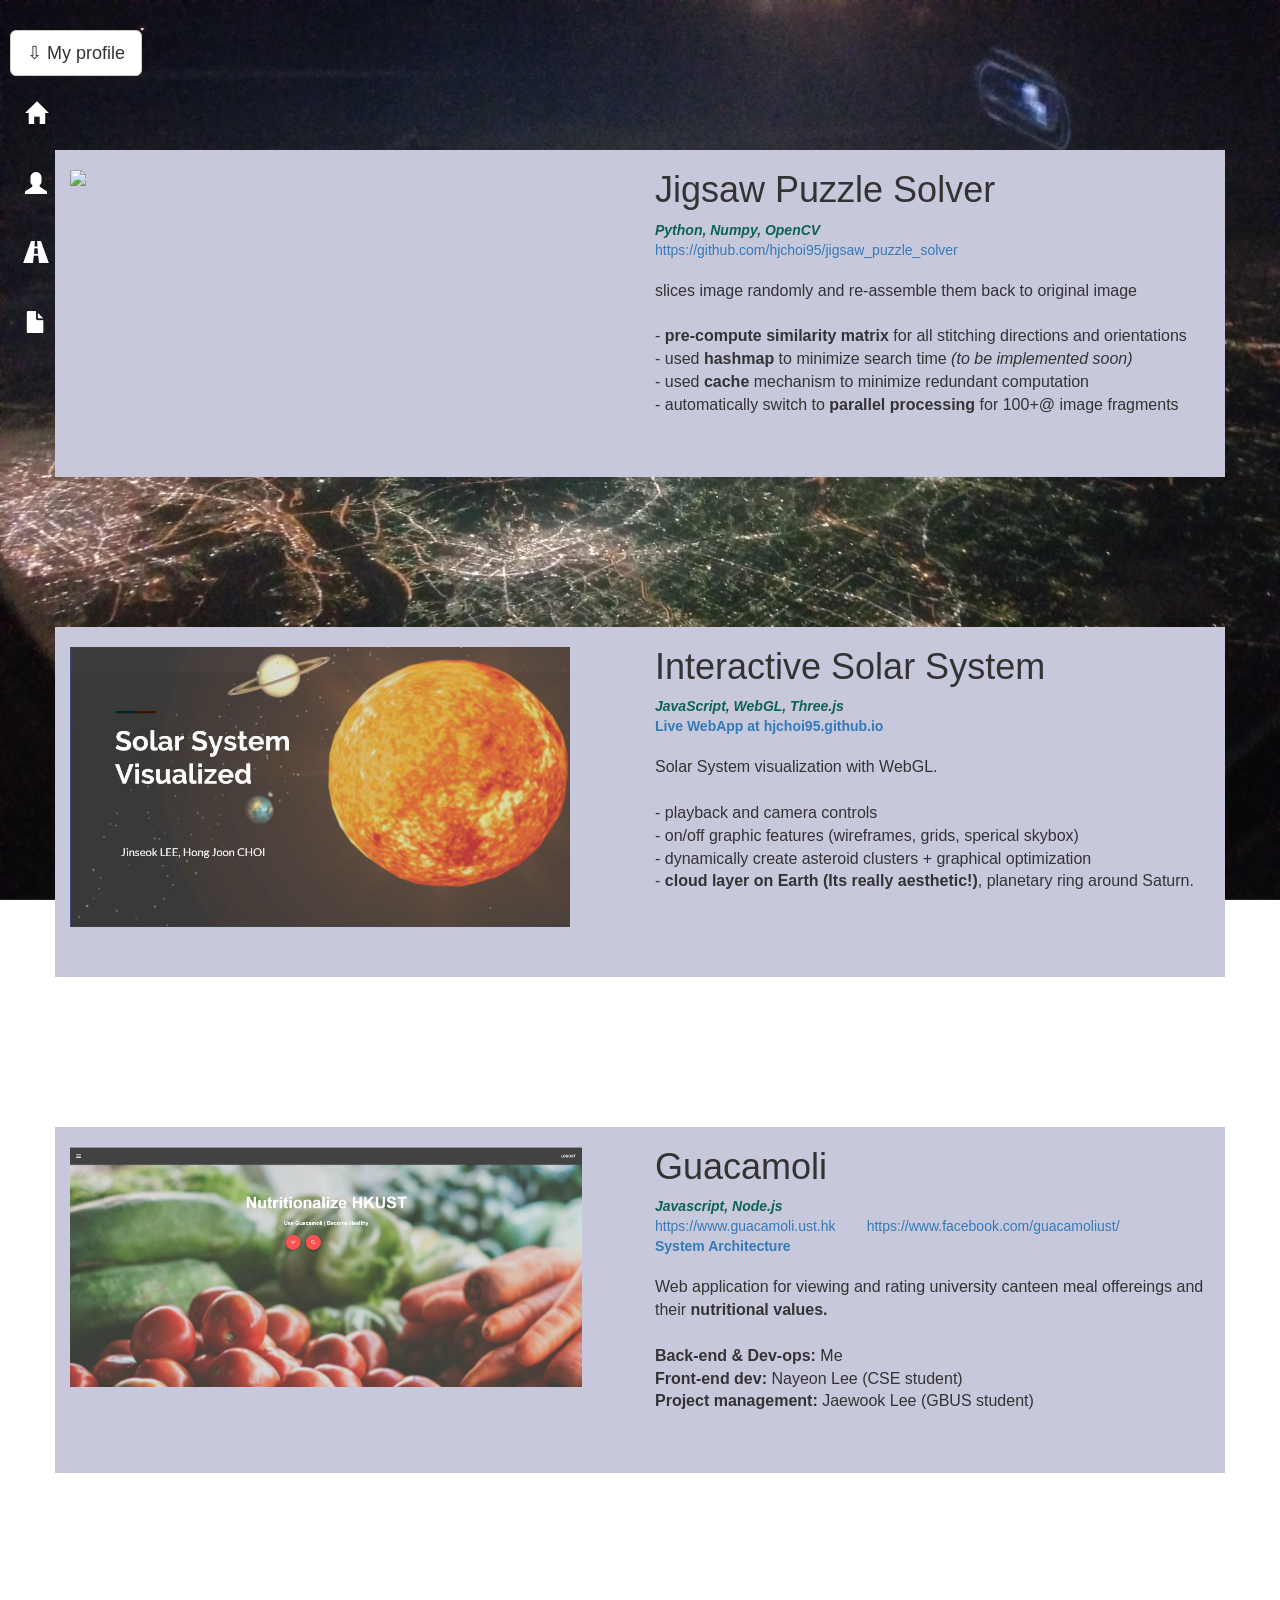
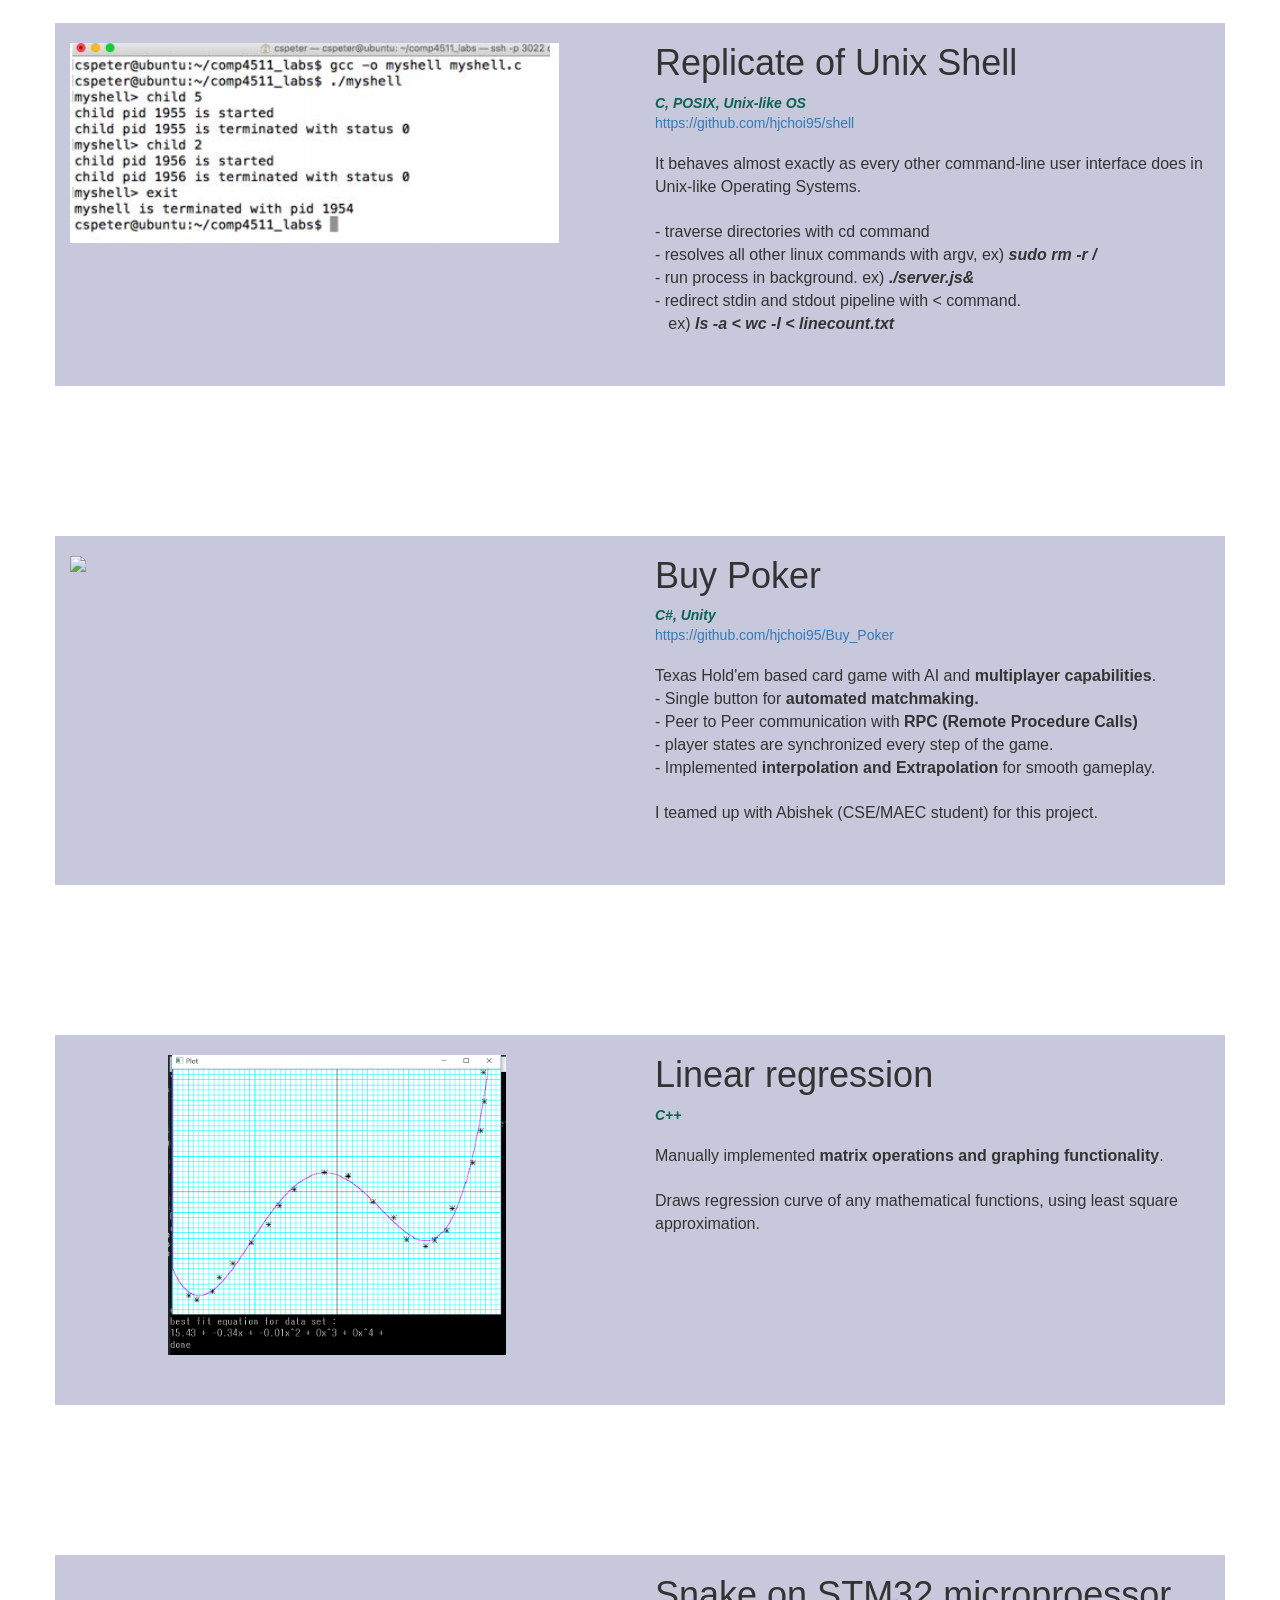
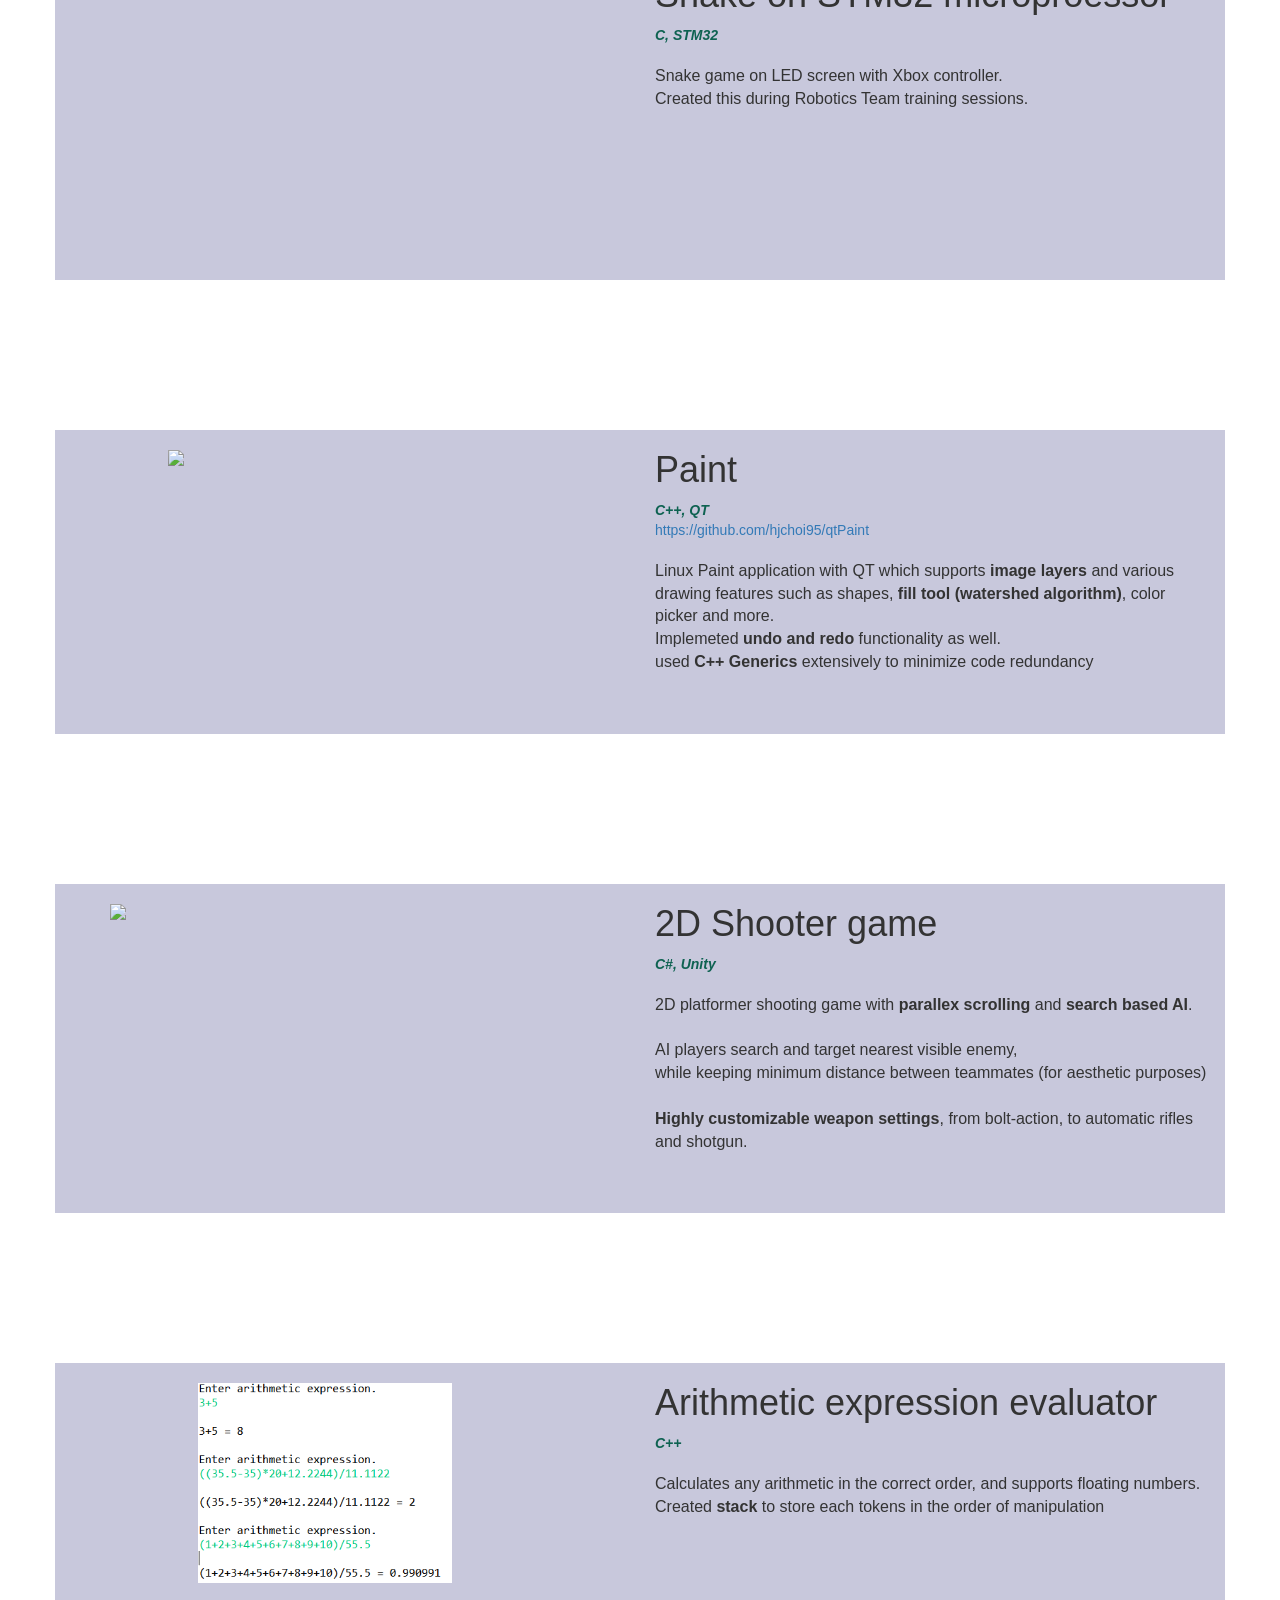
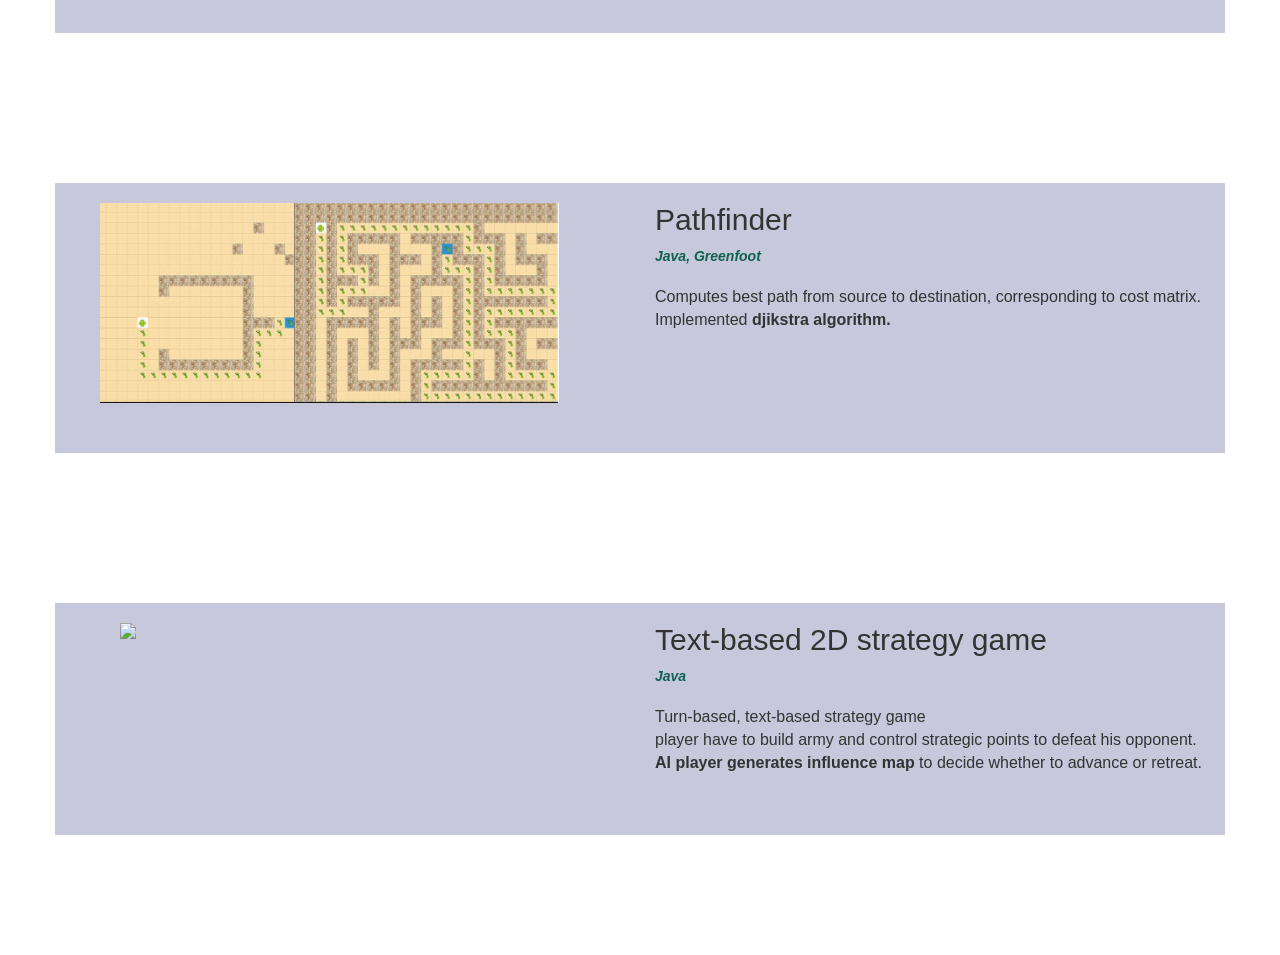
==== commit 07cfbfe2: "resolved one hyperlink issue" ====
--- a/compStuff.html
+++ b/compStuff.html
@@ -48,7 +48,7 @@
     	    <div class="col-md-6">
       			<h1>Interactive Solar System</h1>
               <b><i style="color: #0E6251;">JavaScript, WebGL, Three.js</i></b></br>
-              <a href="https://hjchoi95.github.io/solar_system_webgl/">https://hjchoi95.github.io/solar_system_webgl/</a></br></br>
+              <a href="https://hjchoi95.github.io/solar_system_webgl/"><b>Live WebApp at hjchoi95.github.io</b></a></br></br>
               <font size="3"><p>
                 Solar System visualization with WebGL.</br></br>
                 - playback and camera controls </br>
@@ -72,7 +72,7 @@
               <b><i style="color: #0E6251;">Javascript, Node.js</i></b></br>
               <a href="www.guacamoli.ust.hk">https://www.guacamoli.ust.hk</a> &nbsp&nbsp&nbsp&nbsp&nbsp&nbsp
               <a href="https://www.facebook.com/guacamoliust/">https://www.facebook.com/guacamoliust/</a></br>
-              <b><a href="https://docs.google.com/presentation/d/1lA_WQP9jw7LMz4KVQpLmLpEupQyLuxjB/edit#slide=id.p1"> System Architecture </a></b></br></br>
+              <b><a href="https://drive.google.com/file/d/1lA_WQP9jw7LMz4KVQpLmLpEupQyLuxjB/view?usp=sharing"> System Architecture </a></b></br></br>
               <font size="3"><p>Web application for viewing and rating university canteen meal offereings and their <b>nutritional values.</b></br></br>
                 <b>Back-end & Dev-ops:</b> Me </br>
                 <b>Front-end dev:</b> Nayeon Lee (CSE student)</br>
@@ -99,7 +99,7 @@
                   - resolves all other linux commands with argv, ex) <b><i>sudo rm -r /</i></b> </br>
                   - run process in background. ex) <b><i>./server.js&</i></b></br>
                   - redirect stdin and stdout pipeline with < command.</br>&nbsp&nbsp ex) <b><i> ls -a < wc -l < linecount.txt </i></b></br>
-
+              </font>
   	      </div>
         </div>
   	  </div>
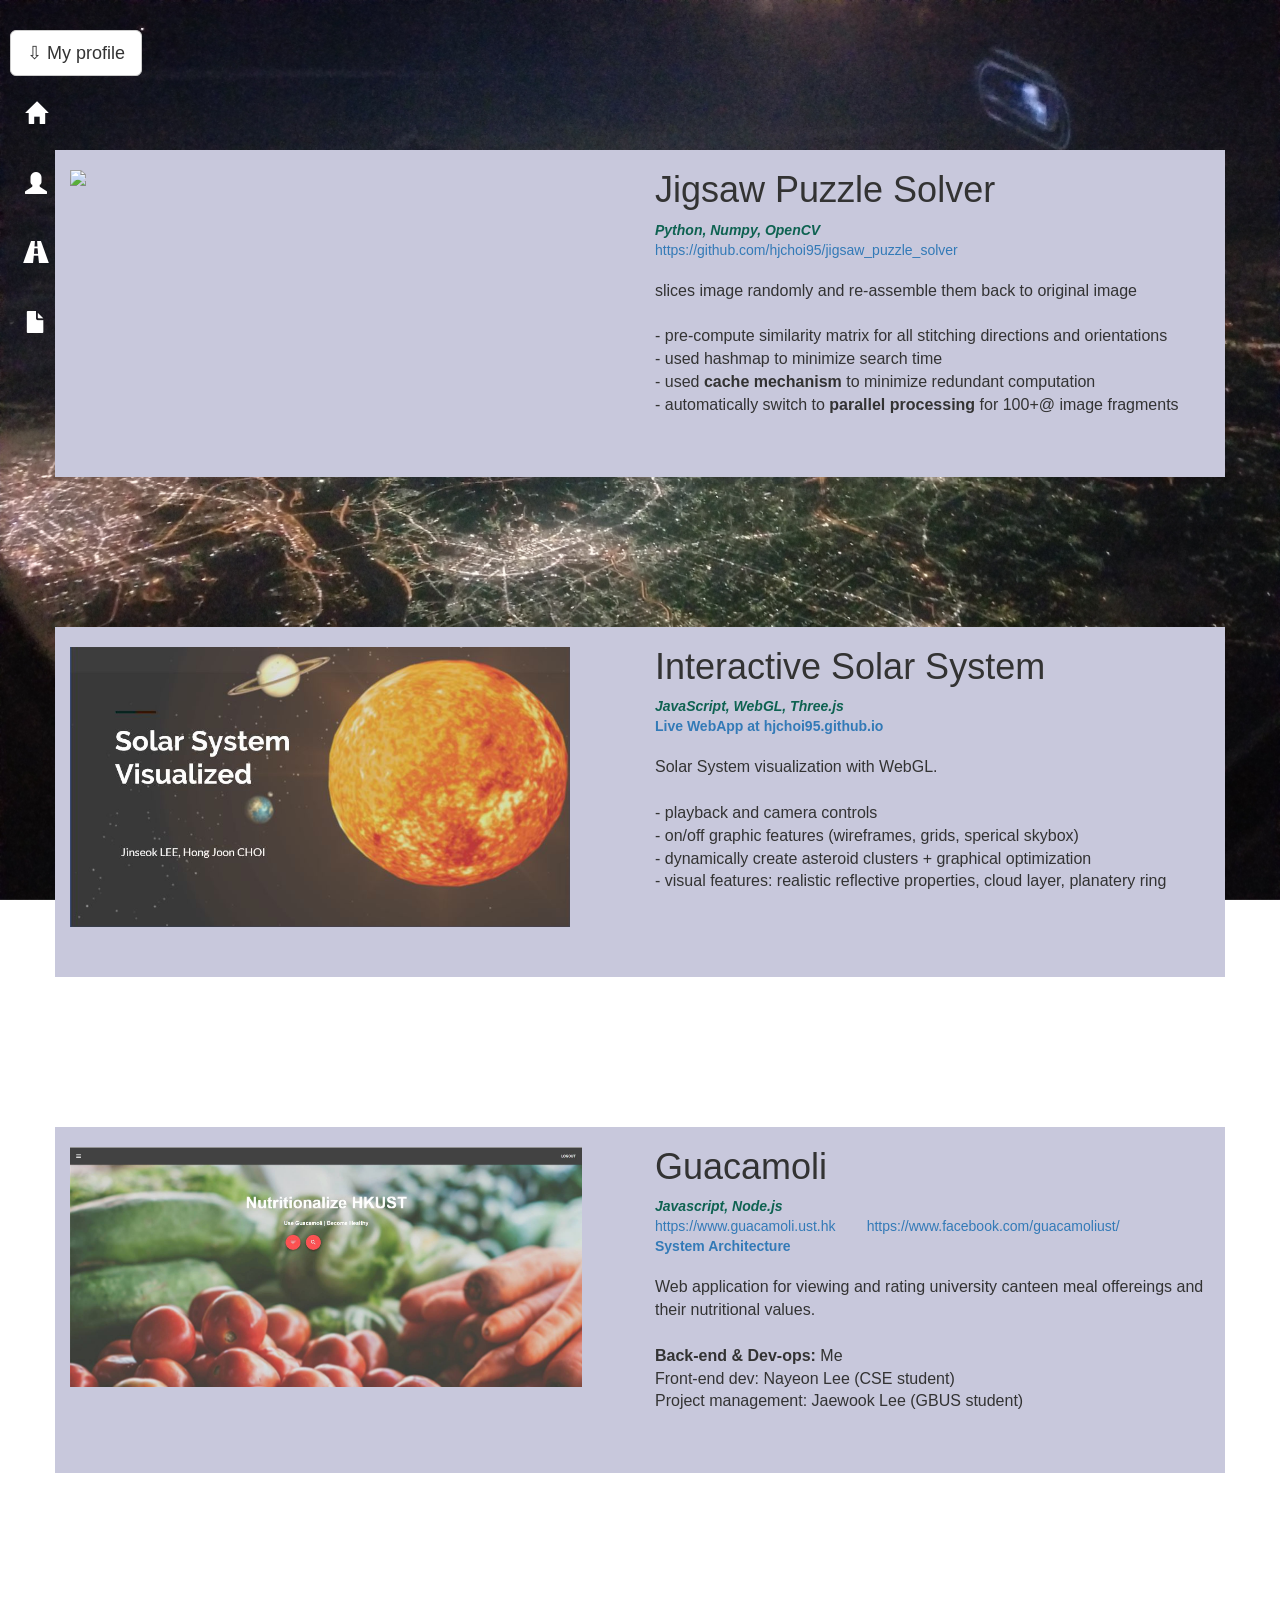
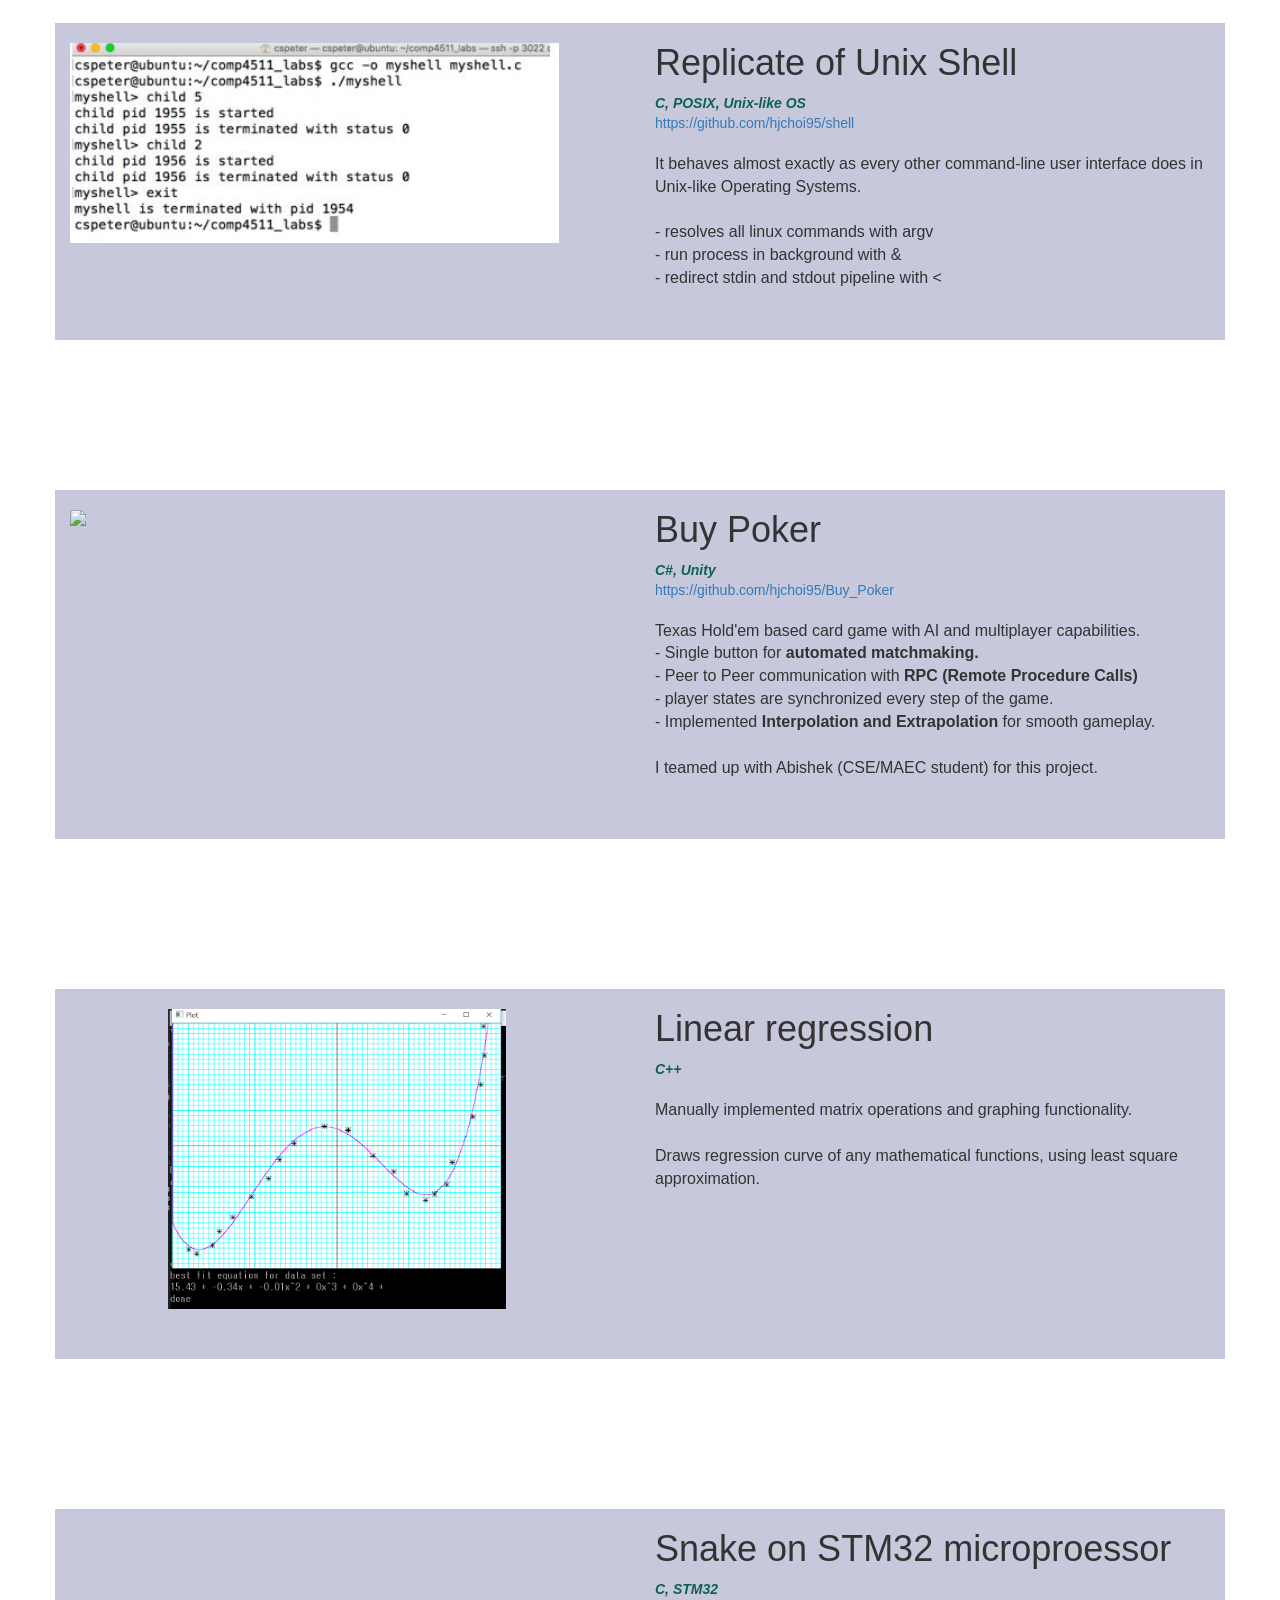
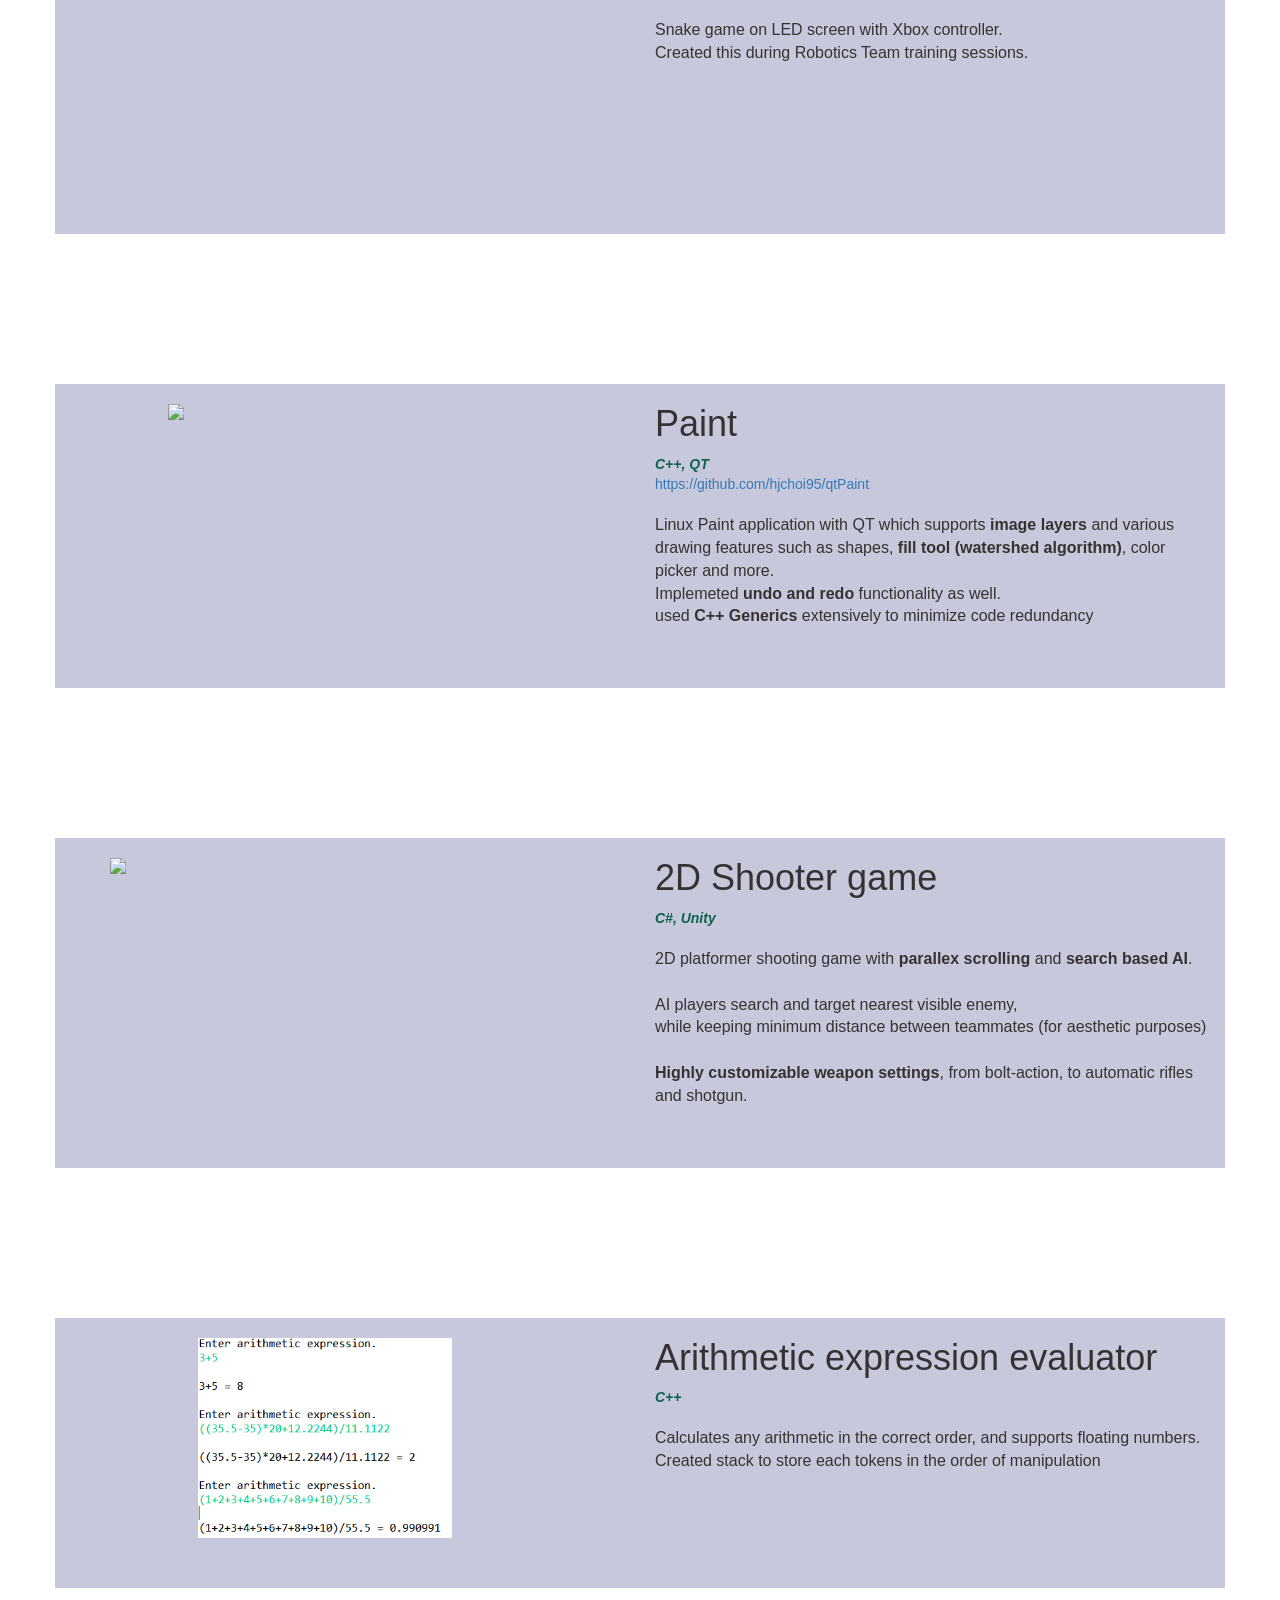
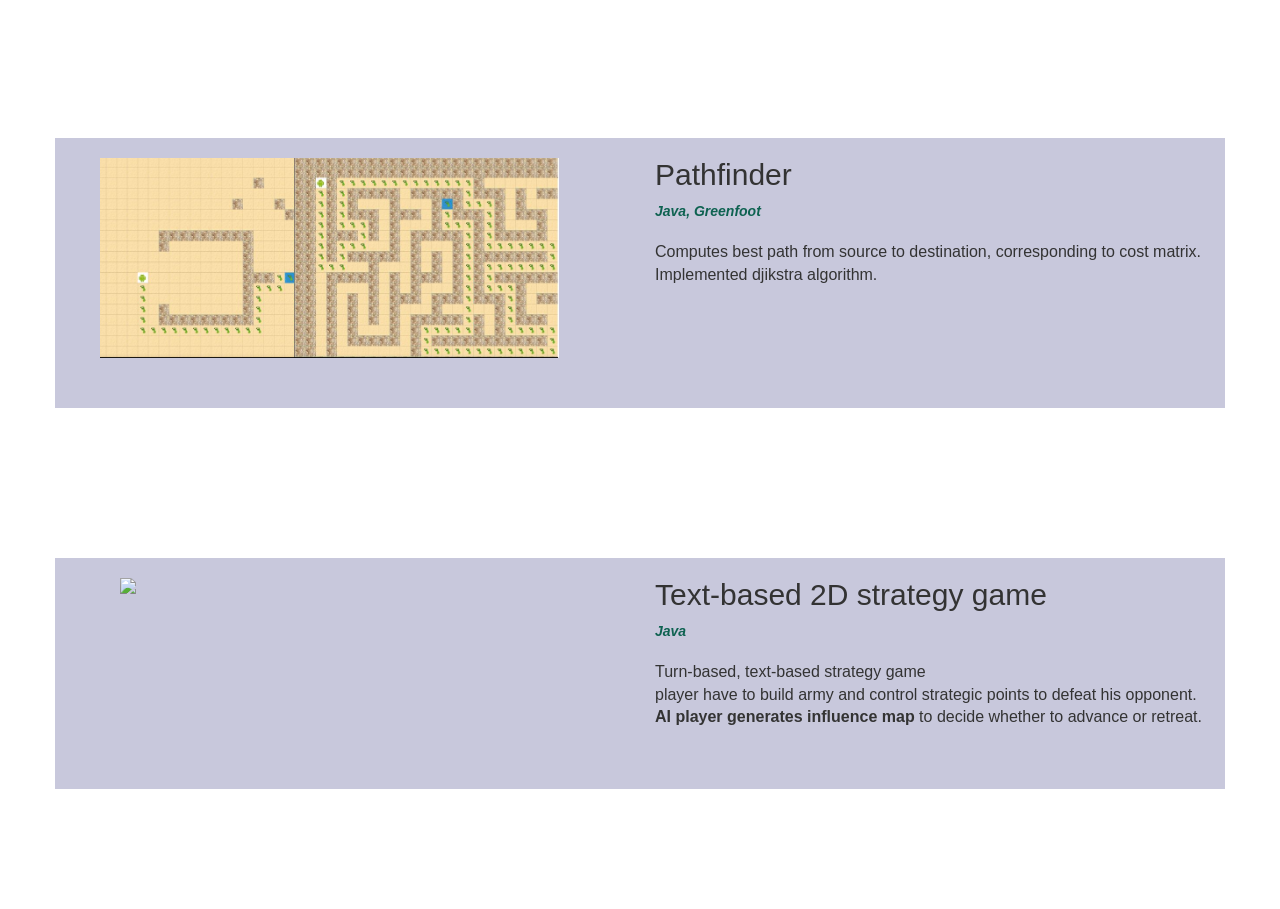
==== commit 5b796785: "minimized bold keywords" ====
--- a/compStuff.html
+++ b/compStuff.html
@@ -29,9 +29,9 @@
               <a href="https://github.com/hjchoi95/jigsaw_puzzle_solver">https://github.com/hjchoi95/jigsaw_puzzle_solver</a></br></br>
               <font size="3"><p>
                 slices image randomly and re-assemble them back to original image</br></br>
-                - <b>pre-compute similarity matrix</b> for all stitching directions and orientations</br>
-                - used <b>hashmap</b> to minimize search time <i>(to be implemented soon)</i> </br>
-                - used <b>cache</b> mechanism to minimize redundant computation </br>
+                - pre-compute similarity matrix for all stitching directions and orientations</br>
+                - used hashmap to minimize search time </br>
+                - used <b>cache mechanism</b> to minimize redundant computation </br>
                 - automatically switch to <b>parallel processing</b> for 100+@ image fragments </br>
               </font>
             </p>
@@ -54,7 +54,7 @@
                 - playback and camera controls </br>
                 - on/off graphic features (wireframes, grids, sperical skybox) </br>
                 - dynamically create asteroid clusters + graphical optimization</br>
-                - <b>cloud layer on Earth (Its really aesthetic!)</b>, planetary ring around Saturn.</br>
+                - visual features: realistic reflective properties, cloud layer, planatery ring
               </font>
             </p>
   	      </div>
@@ -73,10 +73,10 @@
               <a href="www.guacamoli.ust.hk">https://www.guacamoli.ust.hk</a> &nbsp&nbsp&nbsp&nbsp&nbsp&nbsp
               <a href="https://www.facebook.com/guacamoliust/">https://www.facebook.com/guacamoliust/</a></br>
               <b><a href="https://drive.google.com/file/d/1lA_WQP9jw7LMz4KVQpLmLpEupQyLuxjB/view?usp=sharing"> System Architecture </a></b></br></br>
-              <font size="3"><p>Web application for viewing and rating university canteen meal offereings and their <b>nutritional values.</b></br></br>
+              <font size="3"><p>Web application for viewing and rating university canteen meal offereings and their nutritional values.</br></br>
                 <b>Back-end & Dev-ops:</b> Me </br>
-                <b>Front-end dev:</b> Nayeon Lee (CSE student)</br>
-                <b>Project management:</b> Jaewook Lee (GBUS student)</br>
+                Front-end dev: Nayeon Lee (CSE student)</br>
+                Project management: Jaewook Lee (GBUS student)</br>
 
               </font>
             </p>
@@ -95,10 +95,9 @@
               <a href="https://github.com/hjchoi95/shell">https://github.com/hjchoi95/shell</a></br></br>
               <font size="3">
                   It behaves almost exactly as every other command-line user interface does in Unix-like Operating Systems.</br></br>
-                  - traverse directories with cd command </br>
-                  - resolves all other linux commands with argv, ex) <b><i>sudo rm -r /</i></b> </br>
-                  - run process in background. ex) <b><i>./server.js&</i></b></br>
-                  - redirect stdin and stdout pipeline with < command.</br>&nbsp&nbsp ex) <b><i> ls -a < wc -l < linecount.txt </i></b></br>
+                  - resolves all linux commands with argv </br>
+                  - run process in background with & </br>
+                  - redirect stdin and stdout pipeline with < </br>
               </font>
   	      </div>
         </div>
@@ -113,11 +112,11 @@
       			<h1>Buy Poker</h1>
               <b><i style="color: #0E6251;">C#, Unity</i></b></br>
               <a href="https://github.com/hjchoi95/Buy_Poker">https://github.com/hjchoi95/Buy_Poker</a></br></br>
-              <font size="3"><p>Texas Hold'em based card game with AI and <b>multiplayer capabilities</b>.</br>
+              <font size="3"><p>Texas Hold'em based card game with AI and multiplayer capabilities.</br>
                                 - Single button for <b>automated matchmaking.</b></br>
                                 - Peer to Peer communication with <b>RPC (Remote Procedure Calls)</b></br>
                                 - player states are synchronized every step of the game.</br>
-                                - Implemented <b>interpolation and Extrapolation</b> for smooth gameplay.</br></br>
+                                - Implemented <b>Interpolation and Extrapolation</b> for smooth gameplay.</br></br>
       			             I teamed up with Abishek (CSE/MAEC student) for this project. </font>
             </p>
   	      </div>
@@ -136,7 +135,7 @@
       			<h1>Linear regression</h1>
             <b><i style="color: #0E6251;">C++</i></b></br></br>
       			<font size="3"><p>
-              Manually implemented <b>matrix operations and graphing functionality</b>. </br></br>
+              Manually implemented matrix operations and graphing functionality. </br></br>
               Draws regression curve of any mathematical functions, using least square approximation.
 
             </p></font>
@@ -222,7 +221,7 @@
             <h1>Arithmetic expression evaluator</h1>
             <b><i style="color: #0E6251;">C++</i></b></br></br>
             <font size="3"><p>Calculates any arithmetic in the correct order, and supports floating numbers. <br>
-                Created <b>stack</b> to store each tokens in the order of manipulation
+                Created stack to store each tokens in the order of manipulation
 
             </p></font>
           </div>
@@ -240,7 +239,7 @@
             <h2>Pathfinder</h2>
             <b><i style="color: #0E6251;">Java, Greenfoot</i></b></br></br>
             <font size="3"><p>Computes best path from source to destination, corresponding to cost matrix.<br>
-              Implemented <b>djikstra algorithm.</b>
+              Implemented djikstra algorithm.
 
             </p></font>
           </div>
